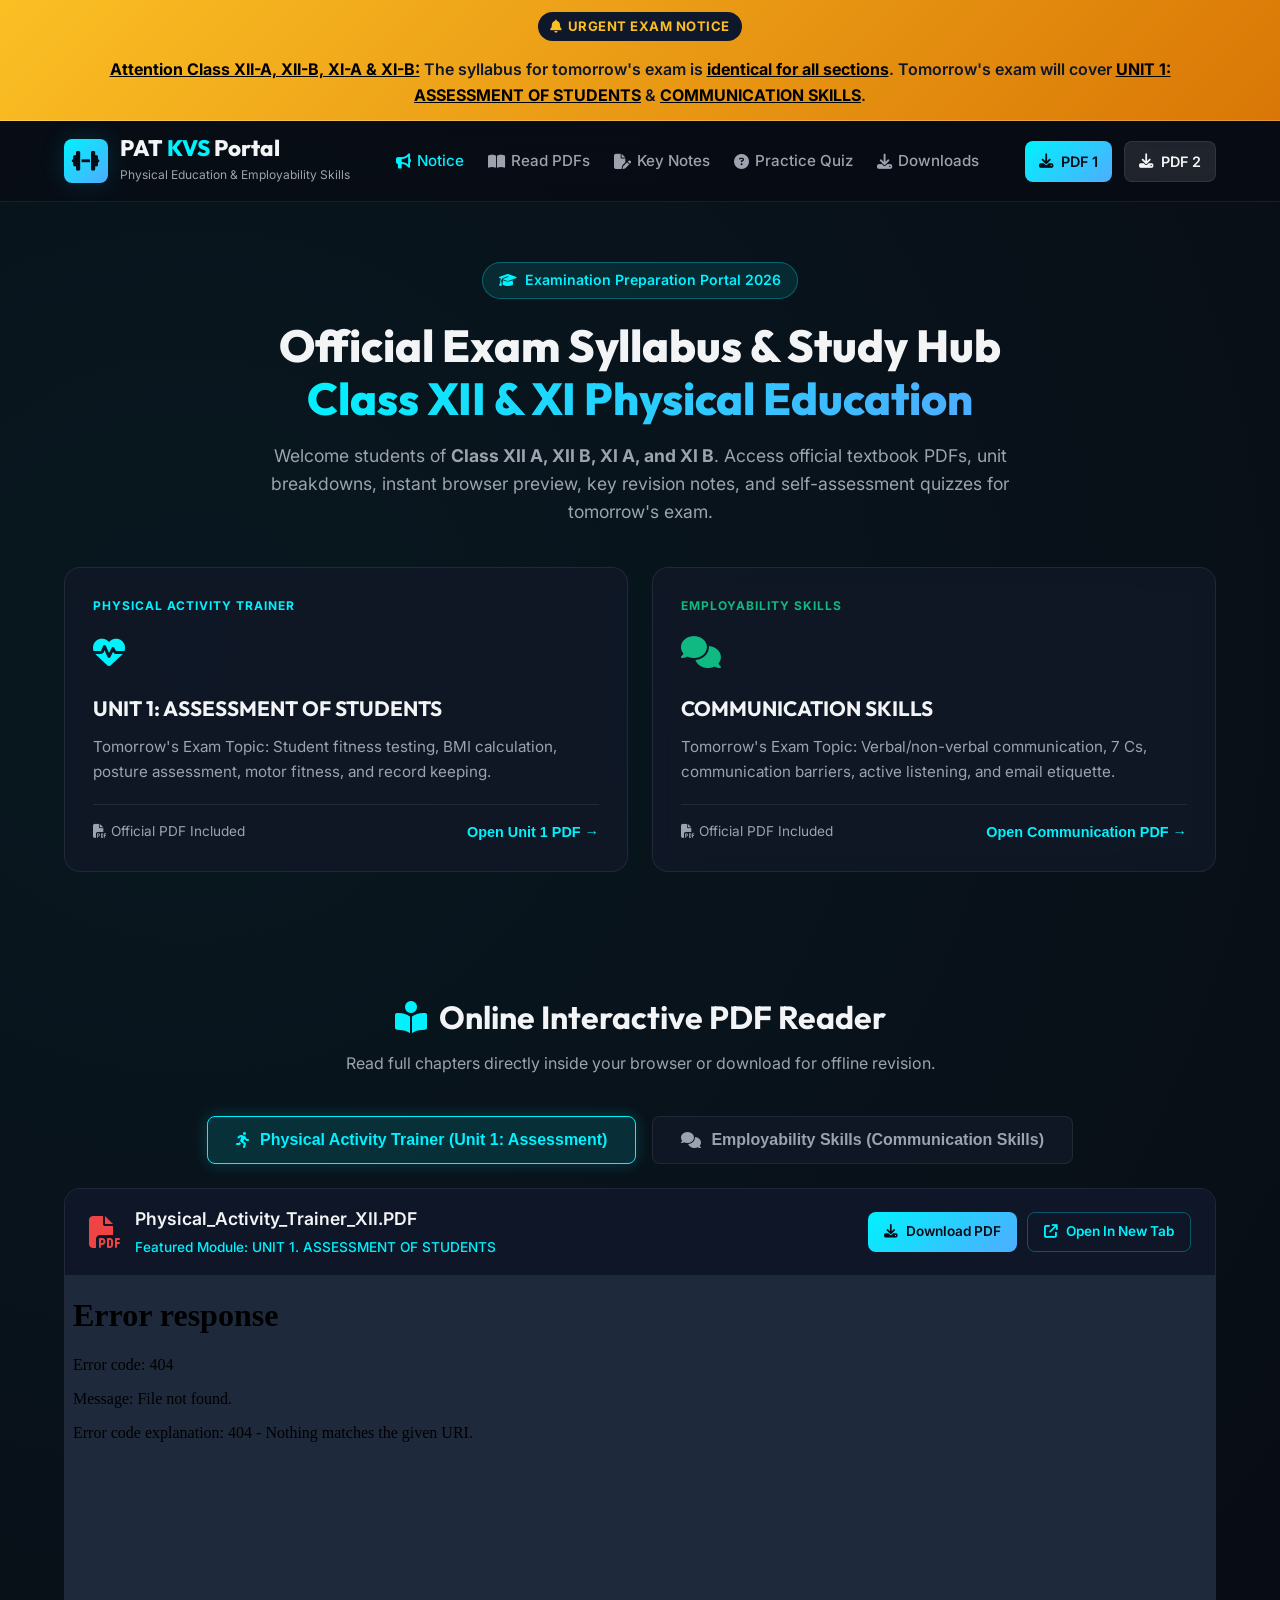
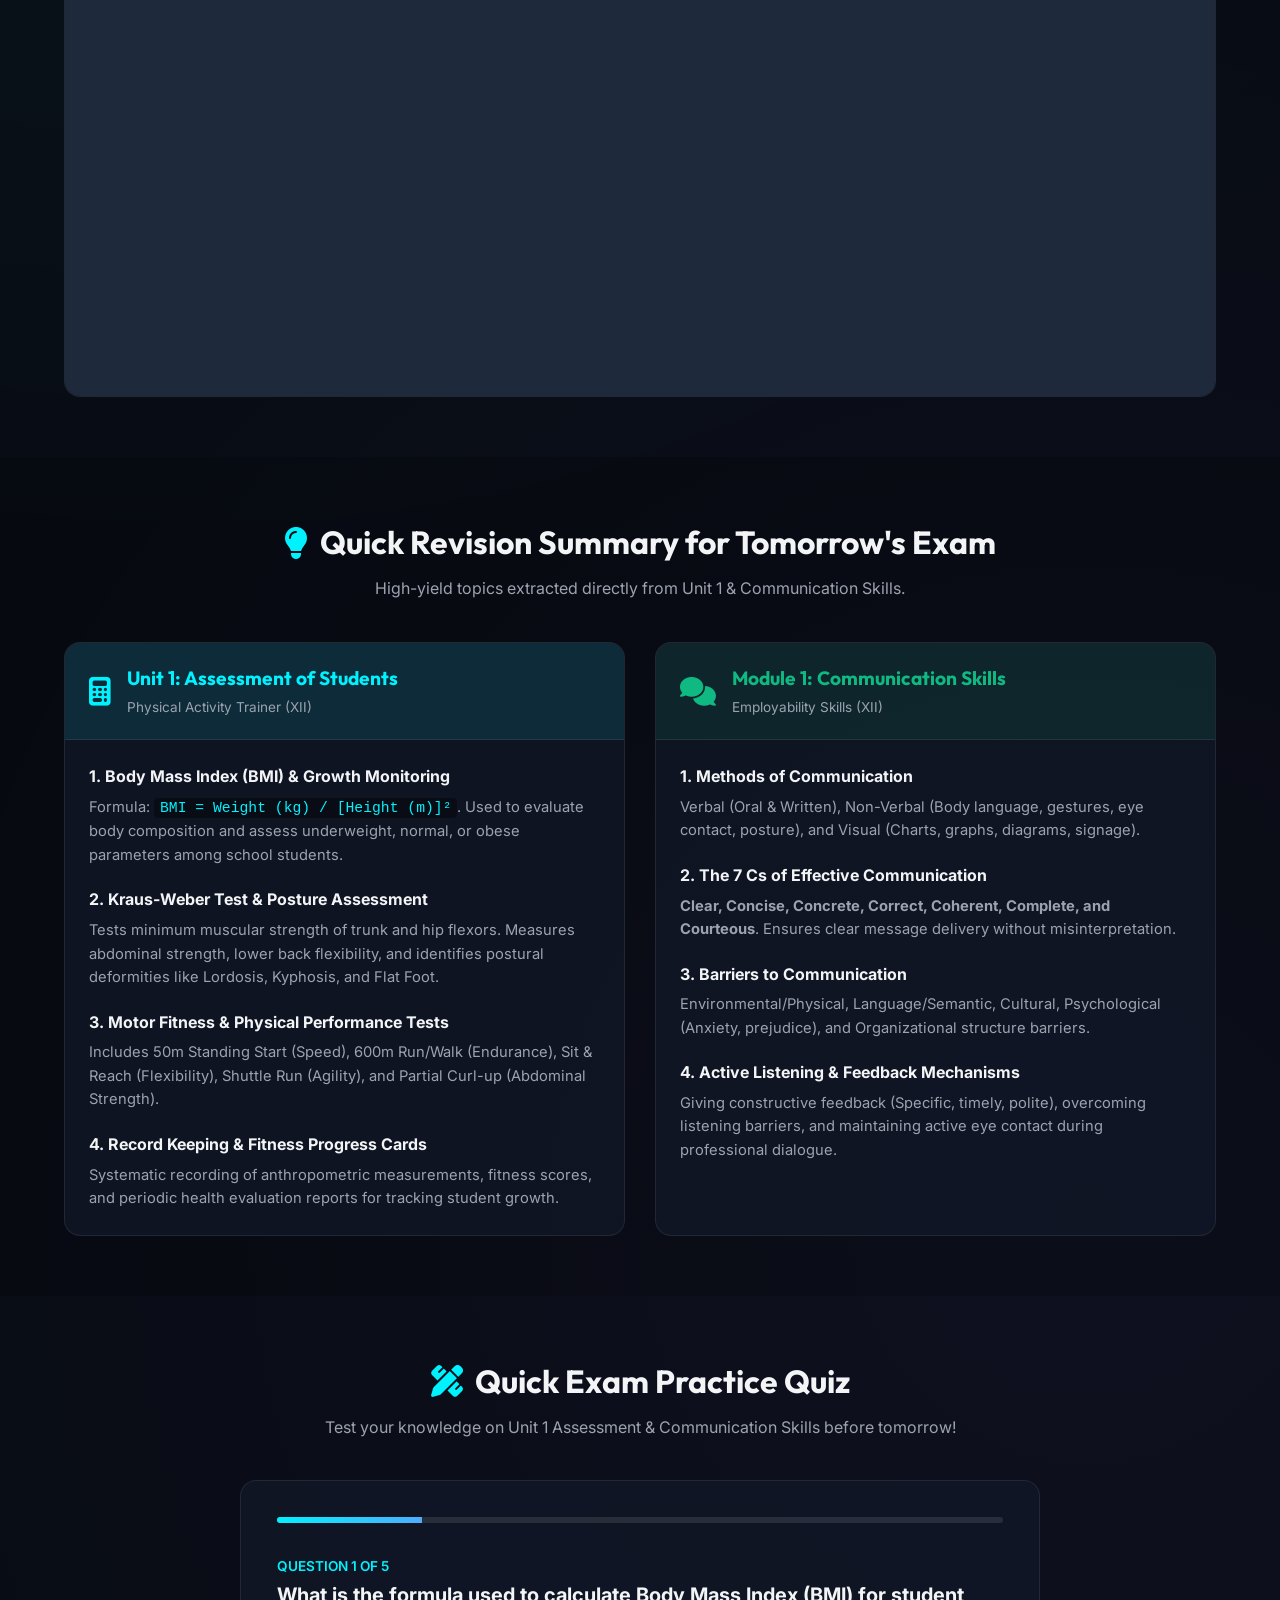
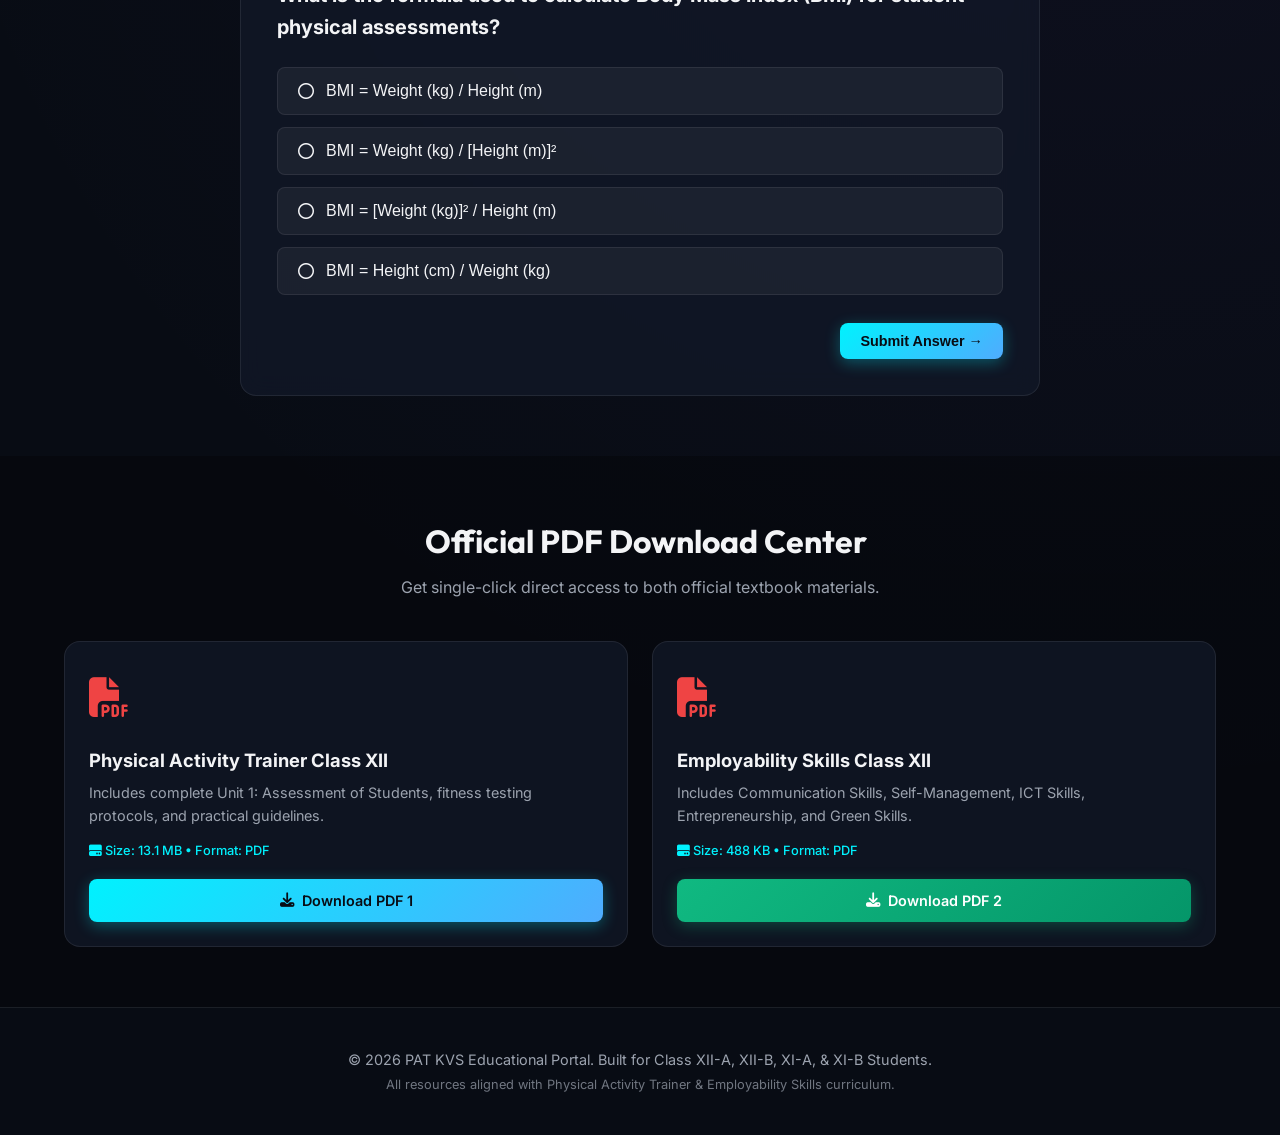
==== index.html @ ed6fe000 "Initial commit: Physical Education & Employability Skills Portal with PDF viewing and exam notices" ====
<!DOCTYPE html>
<html lang="en">
<head>
    <meta charset="UTF-8">
    <meta name="viewport" content="width=device-width, initial-scale=1.0">
    <title>KVS Physical Education & Employability Skills Portal | Class XI & XII Exam Syllabus</title>
    <meta name="description" content="Official Study Portal for Physical Activity Trainer (Unit 1: Assessment of Students) and Employability Skills (Communication Skills) for Class XII-A, XII-B, XI-A, XI-B.">
    <!-- Google Fonts -->
    <link rel="preconnect" href="https://fonts.googleapis.com">
    <link rel="preconnect" href="https://fonts.gstatic.com" crossorigin>
    <link href="https://fonts.googleapis.com/css2?family=Inter:wght@300;400;500;600;700&family=Outfit:wght@500;600;700;800&display=swap" rel="stylesheet">
    <!-- Font Awesome Icons -->
    <link rel="stylesheet" href="https://cdnjs.cloudflare.com/ajax/libs/font-awesome/6.4.0/css/all.min.css">
    <link rel="stylesheet" href="style.css">
</head>
<body>
    <!-- Top Announcement Bar -->
    <div class="announcement-bar" id="announcement-banner">
        <div class="container announcement-content">
            <span class="pulse-badge"><i class="fa-solid fa-bell"></i> URGENT EXAM NOTICE</span>
            <p class="announcement-text">
                <strong>Attention Class XII-A, XII-B, XI-A & XI-B:</strong> The syllabus for tomorrow's exam is <strong>identical for all sections</strong>. 
                Tomorrow's exam will cover <strong>UNIT 1: ASSESSMENT OF STUDENTS</strong> & <strong>COMMUNICATION SKILLS</strong>.
            </p>
        </div>
    </div>

    <!-- Navigation Header -->
    <header class="navbar">
        <div class="container navbar-container">
            <div class="logo-group">
                <div class="logo-icon">
                    <i class="fa-solid fa-dumbbell"></i>
                </div>
                <div class="logo-text">
                    <h1>PAT <span>KVS</span> Portal</h1>
                    <span class="sub-logo">Physical Education & Employability Skills</span>
                </div>
            </div>

            <nav class="nav-links">
                <a href="#notice" class="nav-item active"><i class="fa-solid fa-bullhorn"></i> Notice</a>
                <a href="#viewer" class="nav-item"><i class="fa-solid fa-book-open"></i> Read PDFs</a>
                <a href="#study-notes" class="nav-item"><i class="fa-solid fa-file-pen"></i> Key Notes</a>
                <a href="#quiz" class="nav-item"><i class="fa-solid fa-circle-question"></i> Practice Quiz</a>
                <a href="#downloads" class="nav-item"><i class="fa-solid fa-download"></i> Downloads</a>
            </nav>

            <div class="action-buttons">
                <a href="public/pdfs/Physical_Activity_Trainer_XII.pdf" download class="btn btn-primary-sm">
                    <i class="fa-solid fa-download"></i> PDF 1
                </a>
                <a href="public/pdfs/Employability_Skills_XII.pdf" download class="btn btn-secondary-sm">
                    <i class="fa-solid fa-download"></i> PDF 2
                </a>
            </div>
        </div>
    </header>

    <!-- Main Content -->
    <main>
        <!-- Hero Section -->
        <section class="hero" id="notice">
            <div class="container hero-container">
                <div class="hero-badge">
                    <i class="fa-solid fa-graduation-cap"></i> Examination Preparation Portal 2026
                </div>
                <h1 class="hero-title">
                    Official Exam Syllabus & Study Hub<br>
                    <span class="text-gradient">Class XII & XI Physical Education</span>
                </h1>
                <p class="hero-description">
                    Welcome students of <strong>Class XII A, XII B, XI A, and XI B</strong>. Access official textbook PDFs, unit breakdowns, instant browser preview, key revision notes, and self-assessment quizzes for tomorrow's exam.
                </p>

                <!-- High Priority Syllabus Cards -->
                <div class="syllabus-alert-grid">
                    <div class="alert-card card-pat">
                        <div class="card-tag">Physical Activity Trainer</div>
                        <div class="card-icon"><i class="fa-solid fa-heart-pulse"></i></div>
                        <h3>UNIT 1: ASSESSMENT OF STUDENTS</h3>
                        <p>Tomorrow's Exam Topic: Student fitness testing, BMI calculation, posture assessment, motor fitness, and record keeping.</p>
                        <div class="card-meta">
                            <span><i class="fa-solid fa-file-pdf"></i> Official PDF Included</span>
                            <button onclick="switchTab('pat')" class="link-btn">Open Unit 1 PDF &rarr;</button>
                        </div>
                    </div>

                    <div class="alert-card card-es">
                        <div class="card-tag">Employability Skills</div>
                        <div class="card-icon"><i class="fa-solid fa-comments"></i></div>
                        <h3>COMMUNICATION SKILLS</h3>
                        <p>Tomorrow's Exam Topic: Verbal/non-verbal communication, 7 Cs, communication barriers, active listening, and email etiquette.</p>
                        <div class="card-meta">
                            <span><i class="fa-solid fa-file-pdf"></i> Official PDF Included</span>
                            <button onclick="switchTab('es')" class="link-btn">Open Communication PDF &rarr;</button>
                        </div>
                    </div>
                </div>
            </div>
        </section>

        <!-- Interactive PDF Reader Section -->
        <section class="viewer-section" id="viewer">
            <div class="container">
                <div class="section-header">
                    <h2><i class="fa-solid fa-book-reader"></i> Online Interactive PDF Reader</h2>
                    <p>Read full chapters directly inside your browser or download for offline revision.</p>
                </div>

                <!-- Tab Controls -->
                <div class="tab-controls">
                    <button class="tab-btn active" id="tab-pat" onclick="switchTab('pat')">
                        <i class="fa-solid fa-person-running"></i>
                        <span>Physical Activity Trainer (Unit 1: Assessment)</span>
                    </button>
                    <button class="tab-btn" id="tab-es" onclick="switchTab('es')">
                        <i class="fa-solid fa-comments"></i>
                        <span>Employability Skills (Communication Skills)</span>
                    </button>
                </div>

                <!-- PDF Viewer Display Card -->
                <div class="pdf-card">
                    <div class="pdf-toolbar">
                        <div class="pdf-info">
                            <i class="fa-solid fa-file-pdf pdf-icon"></i>
                            <div>
                                <h4 id="pdf-title">Physical_Activity_Trainer_XII.PDF</h4>
                                <span class="pdf-subtitle" id="pdf-subtitle">Featured Module: UNIT 1. ASSESSMENT OF STUDENTS</span>
                            </div>
                        </div>
                        <div class="pdf-actions">
                            <a id="pdf-download-link" href="public/pdfs/Physical_Activity_Trainer_XII.pdf" download class="btn btn-action">
                                <i class="fa-solid fa-download"></i> Download PDF
                            </a>
                            <a id="pdf-open-link" href="public/pdfs/Physical_Activity_Trainer_XII.pdf" target="_blank" class="btn btn-action-outline">
                                <i class="fa-solid fa-arrow-up-right-from-square"></i> Open In New Tab
                            </a>
                        </div>
                    </div>

                    <!-- PDF Frame -->
                    <div class="pdf-frame-container">
                        <iframe id="pdf-frame" src="public/pdfs/Physical_Activity_Trainer_XII.pdf#toolbar=1" title="Syllabus PDF Viewer"></iframe>
                        <div class="pdf-fallback" id="pdf-fallback">
                            <p>If the PDF viewer does not load automatically on your mobile device, click below to open or download:</p>
                            <a id="pdf-fallback-link" href="public/pdfs/Physical_Activity_Trainer_XII.pdf" target="_blank" class="btn btn-primary">
                                <i class="fa-solid fa-file-pdf"></i> Open PDF Directly
                            </a>
                        </div>
                    </div>
                </div>
            </div>
        </section>

        <!-- Key Study Notes & Syllabus Summary -->
        <section class="notes-section" id="study-notes">
            <div class="container">
                <div class="section-header">
                    <h2><i class="fa-solid fa-lightbulb"></i> Quick Revision Summary for Tomorrow's Exam</h2>
                    <p>High-yield topics extracted directly from Unit 1 & Communication Skills.</p>
                </div>

                <div class="notes-grid">
                    <!-- Physical Activity Trainer Notes -->
                    <div class="note-card">
                        <div class="note-header pat-theme">
                            <i class="fa-solid fa-calculator"></i>
                            <div>
                                <h3>Unit 1: Assessment of Students</h3>
                                <span>Physical Activity Trainer (XII)</span>
                            </div>
                        </div>
                        <div class="note-body">
                            <div class="topic-item">
                                <h4>1. Body Mass Index (BMI) & Growth Monitoring</h4>
                                <p>Formula: <code>BMI = Weight (kg) / [Height (m)]²</code>. Used to evaluate body composition and assess underweight, normal, or obese parameters among school students.</p>
                            </div>
                            <div class="topic-item">
                                <h4>2. Kraus-Weber Test & Posture Assessment</h4>
                                <p>Tests minimum muscular strength of trunk and hip flexors. Measures abdominal strength, lower back flexibility, and identifies postural deformities like Lordosis, Kyphosis, and Flat Foot.</p>
                            </div>
                            <div class="topic-item">
                                <h4>3. Motor Fitness & Physical Performance Tests</h4>
                                <p>Includes 50m Standing Start (Speed), 600m Run/Walk (Endurance), Sit & Reach (Flexibility), Shuttle Run (Agility), and Partial Curl-up (Abdominal Strength).</p>
                            </div>
                            <div class="topic-item">
                                <h4>4. Record Keeping & Fitness Progress Cards</h4>
                                <p>Systematic recording of anthropometric measurements, fitness scores, and periodic health evaluation reports for tracking student growth.</p>
                            </div>
                        </div>
                    </div>

                    <!-- Employability Skills Notes -->
                    <div class="note-card">
                        <div class="note-header es-theme">
                            <i class="fa-solid fa-comments"></i>
                            <div>
                                <h3>Module 1: Communication Skills</h3>
                                <span>Employability Skills (XII)</span>
                            </div>
                        </div>
                        <div class="note-body">
                            <div class="topic-item">
                                <h4>1. Methods of Communication</h4>
                                <p>Verbal (Oral & Written), Non-Verbal (Body language, gestures, eye contact, posture), and Visual (Charts, graphs, diagrams, signage).</p>
                            </div>
                            <div class="topic-item">
                                <h4>2. The 7 Cs of Effective Communication</h4>
                                <p><strong>Clear, Concise, Concrete, Correct, Coherent, Complete, and Courteous</strong>. Ensures clear message delivery without misinterpretation.</p>
                            </div>
                            <div class="topic-item">
                                <h4>3. Barriers to Communication</h4>
                                <p>Environmental/Physical, Language/Semantic, Cultural, Psychological (Anxiety, prejudice), and Organizational structure barriers.</p>
                            </div>
                            <div class="topic-item">
                                <h4>4. Active Listening & Feedback Mechanisms</h4>
                                <p>Giving constructive feedback (Specific, timely, polite), overcoming listening barriers, and maintaining active eye contact during professional dialogue.</p>
                            </div>
                        </div>
                    </div>
                </div>
            </div>
        </section>

        <!-- Interactive Self-Assessment Quiz -->
        <section class="quiz-section" id="quiz">
            <div class="container">
                <div class="section-header">
                    <h2><i class="fa-solid fa-pen-ruler"></i> Quick Exam Practice Quiz</h2>
                    <p>Test your knowledge on Unit 1 Assessment & Communication Skills before tomorrow!</p>
                </div>

                <div class="quiz-card">
                    <div class="quiz-progress">
                        <div class="progress-bar" id="quiz-progress-bar"></div>
                    </div>
                    <div id="quiz-container">
                        <!-- Questions dynamically loaded via app.js -->
                    </div>
                </div>
            </div>
        </section>

        <!-- Download Center -->
        <section class="downloads-section" id="downloads">
            <div class="container">
                <div class="section-header">
                    <h2><i class="fa-solid fa-folder-arrow-down"></i> Official PDF Download Center</h2>
                    <p>Get single-click direct access to both official textbook materials.</p>
                </div>

                <div class="download-grid">
                    <div class="download-card">
                        <div class="dl-icon"><i class="fa-solid fa-file-pdf"></i></div>
                        <div class="dl-details">
                            <h3>Physical Activity Trainer Class XII</h3>
                            <p>Includes complete Unit 1: Assessment of Students, fitness testing protocols, and practical guidelines.</p>
                            <span class="dl-size"><i class="fa-solid fa-hard-drive"></i> Size: 13.1 MB &bull; Format: PDF</span>
                        </div>
                        <a href="public/pdfs/Physical_Activity_Trainer_XII.pdf" download class="btn btn-primary">
                            <i class="fa-solid fa-download"></i> Download PDF 1
                        </a>
                    </div>

                    <div class="download-card">
                        <div class="dl-icon"><i class="fa-solid fa-file-pdf"></i></div>
                        <div class="dl-details">
                            <h3>Employability Skills Class XII</h3>
                            <p>Includes Communication Skills, Self-Management, ICT Skills, Entrepreneurship, and Green Skills.</p>
                            <span class="dl-size"><i class="fa-solid fa-hard-drive"></i> Size: 488 KB &bull; Format: PDF</span>
                        </div>
                        <a href="public/pdfs/Employability_Skills_XII.pdf" download class="btn btn-secondary">
                            <i class="fa-solid fa-download"></i> Download PDF 2
                        </a>
                    </div>
                </div>
            </div>
        </section>
    </main>

    <!-- Footer -->
    <footer class="footer">
        <div class="container footer-content">
            <p>&copy; 2026 PAT KVS Educational Portal. Built for Class XII-A, XII-B, XI-A, & XI-B Students.</p>
            <p class="footer-sub">All resources aligned with Physical Activity Trainer & Employability Skills curriculum.</p>
        </div>
    </footer>

    <script src="app.js"></script>
</body>
</html>
---- style.css ----
:root {
    --bg-dark: #080c14;
    --bg-card: rgba(18, 25, 41, 0.75);
    --bg-card-hover: rgba(28, 38, 61, 0.85);
    --primary: #00f2fe;
    --primary-gradient: linear-gradient(135deg, #00f2fe 0%, #4facfe 100%);
    --secondary: #10b981;
    --secondary-gradient: linear-gradient(135deg, #10b981 0%, #059669 100%);
    --accent: #8b5cf6;
    --accent-gradient: linear-gradient(135deg, #a855f7 0%, #6366f1 100%);
    --warning: #f59e0b;
    --warning-gradient: linear-gradient(135deg, #fbbf24 0%, #d97706 100%);
    --text-main: #f3f4f6;
    --text-muted: #9ca3af;
    --border-color: rgba(255, 255, 255, 0.08);
    --border-glow: rgba(0, 242, 254, 0.3);
    --radius-sm: 8px;
    --radius-md: 16px;
    --radius-lg: 24px;
    --shadow-glow: 0 0 25px rgba(0, 242, 254, 0.15);
    --font-heading: 'Outfit', sans-serif;
    --font-body: 'Inter', sans-serif;
}

* {
    margin: 0;
    padding: 0;
    box-sizing: border-box;
    scroll-behavior: smooth;
}

body {
    background-color: var(--bg-dark);
    color: var(--text-main);
    font-family: var(--font-body);
    line-height: 1.6;
    overflow-x: hidden;
    background-image: 
        radial-gradient(circle at 15% 15%, rgba(0, 242, 254, 0.05) 0%, transparent 40%),
        radial-gradient(circle at 85% 65%, rgba(139, 92, 246, 0.05) 0%, transparent 40%);
}

.container {
    max-width: 1200px;
    margin: 0 auto;
    padding: 0 24px;
}

/* Announcement Bar */
.announcement-bar {
    background: var(--warning-gradient);
    color: #0f172a;
    padding: 12px 0;
    font-weight: 600;
    border-bottom: 1px solid rgba(255, 255, 255, 0.2);
}

.announcement-content {
    display: flex;
    align-items: center;
    gap: 16px;
    justify-content: center;
    flex-wrap: wrap;
    text-align: center;
}

.pulse-badge {
    background: #0f172a;
    color: #fbbf24;
    padding: 4px 12px;
    border-radius: 20px;
    font-size: 0.82rem;
    font-weight: 700;
    letter-spacing: 0.5px;
    display: flex;
    align-items: center;
    gap: 6px;
    animation: pulse 2s infinite;
}

@keyframes pulse {
    0% { transform: scale(1); box-shadow: 0 0 0 0 rgba(251, 191, 36, 0.4); }
    70% { transform: scale(1.03); box-shadow: 0 0 0 10px rgba(251, 191, 36, 0); }
    100% { transform: scale(1); box-shadow: 0 0 0 0 rgba(251, 191, 36, 0); }
}

.announcement-text strong {
    color: #000;
    text-decoration: underline;
}

/* Navbar */
.navbar {
    background: rgba(8, 12, 20, 0.85);
    backdrop-filter: blur(16px);
    position: sticky;
    top: 0;
    z-index: 100;
    border-bottom: 1px solid var(--border-color);
}

.navbar-container {
    display: flex;
    justify-content: space-between;
    align-items: center;
    height: 80px;
}

.logo-group {
    display: flex;
    align-items: center;
    gap: 12px;
}

.logo-icon {
    width: 44px;
    height: 44px;
    background: var(--primary-gradient);
    border-radius: var(--radius-sm);
    display: flex;
    align-items: center;
    justify-content: center;
    color: #080c14;
    font-size: 1.4rem;
    box-shadow: var(--shadow-glow);
}

.logo-text h1 {
    font-family: var(--font-heading);
    font-size: 1.4rem;
    font-weight: 800;
    line-height: 1.1;
}

.logo-text h1 span {
    color: var(--primary);
}

.sub-logo {
    font-size: 0.75rem;
    color: var(--text-muted);
}

.nav-links {
    display: flex;
    gap: 24px;
}

.nav-item {
    color: var(--text-muted);
    text-decoration: none;
    font-weight: 500;
    font-size: 0.95rem;
    transition: all 0.3s ease;
    display: flex;
    align-items: center;
    gap: 6px;
}

.nav-item:hover, .nav-item.active {
    color: var(--primary);
}

.action-buttons {
    display: flex;
    gap: 12px;
}

.btn {
    display: inline-flex;
    align-items: center;
    justify-content: center;
    gap: 8px;
    padding: 10px 20px;
    border-radius: var(--radius-sm);
    font-weight: 600;
    font-size: 0.9rem;
    text-decoration: none;
    cursor: pointer;
    transition: all 0.3s ease;
    border: none;
}

.btn-primary-sm {
    background: var(--primary-gradient);
    color: #080c14;
    padding: 8px 14px;
}

.btn-secondary-sm {
    background: rgba(255, 255, 255, 0.1);
    color: var(--text-main);
    border: 1px solid var(--border-color);
    padding: 8px 14px;
}

.btn-primary-sm:hover, .btn-secondary-sm:hover {
    transform: translateY(-2px);
}

/* Buttons */
.btn-primary {
    background: var(--primary-gradient);
    color: #080c14;
    box-shadow: 0 4px 15px rgba(0, 242, 254, 0.3);
}

.btn-primary:hover {
    transform: translateY(-2px);
    box-shadow: 0 6px 20px rgba(0, 242, 254, 0.5);
}

.btn-secondary {
    background: var(--secondary-gradient);
    color: #ffffff;
    box-shadow: 0 4px 15px rgba(16, 185, 129, 0.3);
}

.btn-secondary:hover {
    transform: translateY(-2px);
    box-shadow: 0 6px 20px rgba(16, 185, 129, 0.5);
}

.btn-action {
    background: var(--primary-gradient);
    color: #080c14;
    padding: 8px 16px;
    font-size: 0.85rem;
}

.btn-action-outline {
    background: transparent;
    border: 1px solid var(--border-glow);
    color: var(--primary);
    padding: 8px 16px;
    font-size: 0.85rem;
}

.btn-action-outline:hover {
    background: rgba(0, 242, 254, 0.1);
}

/* Hero Section */
.hero {
    padding: 60px 0;
    text-align: center;
}

.hero-badge {
    display: inline-flex;
    align-items: center;
    gap: 8px;
    background: rgba(0, 242, 254, 0.1);
    border: 1px solid var(--border-glow);
    color: var(--primary);
    padding: 6px 16px;
    border-radius: 30px;
    font-size: 0.88rem;
    font-weight: 600;
    margin-bottom: 20px;
}

.hero-title {
    font-family: var(--font-heading);
    font-size: 2.8rem;
    font-weight: 800;
    line-height: 1.2;
    margin-bottom: 16px;
}

.text-gradient {
    background: var(--primary-gradient);
    -webkit-background-clip: text;
    -webkit-text-fill-color: transparent;
}

.hero-description {
    max-width: 780px;
    margin: 0 auto 40px auto;
    color: var(--text-muted);
    font-size: 1.1rem;
}

.syllabus-alert-grid {
    display: grid;
    grid-template-columns: repeat(auto-fit, minmax(320px, 1fr));
    gap: 24px;
    margin-top: 30px;
}

.alert-card {
    background: var(--bg-card);
    border: 1px solid var(--border-color);
    border-radius: var(--radius-md);
    padding: 28px;
    text-align: left;
    position: relative;
    backdrop-filter: blur(12px);
    transition: all 0.3s ease;
}

.alert-card:hover {
    transform: translateY(-4px);
    border-color: var(--border-glow);
    box-shadow: var(--shadow-glow);
}

.card-tag {
    font-size: 0.75rem;
    text-transform: uppercase;
    font-weight: 700;
    letter-spacing: 1px;
    color: var(--primary);
    margin-bottom: 12px;
}

.card-icon {
    font-size: 2rem;
    margin-bottom: 14px;
    color: var(--primary);
}

.card-es .card-tag, .card-es .card-icon {
    color: var(--secondary);
}

.alert-card h3 {
    font-family: var(--font-heading);
    font-size: 1.3rem;
    margin-bottom: 10px;
}

.alert-card p {
    color: var(--text-muted);
    font-size: 0.95rem;
    margin-bottom: 20px;
}

.card-meta {
    display: flex;
    justify-content: space-between;
    align-items: center;
    border-top: 1px solid var(--border-color);
    padding-top: 16px;
    font-size: 0.85rem;
    color: var(--text-muted);
}

.link-btn {
    background: none;
    border: none;
    color: var(--primary);
    font-weight: 600;
    cursor: pointer;
    font-size: 0.9rem;
    transition: transform 0.2s ease;
}

.link-btn:hover {
    transform: translateX(4px);
}

/* Sections */
.section-header {
    text-align: center;
    margin-bottom: 40px;
}

.section-header h2 {
    font-family: var(--font-heading);
    font-size: 2rem;
    font-weight: 700;
    margin-bottom: 8px;
    display: flex;
    align-items: center;
    justify-content: center;
    gap: 12px;
}

.section-header h2 i {
    color: var(--primary);
}

.section-header p {
    color: var(--text-muted);
}

/* Viewer Section */
.viewer-section {
    padding: 60px 0;
}

.tab-controls {
    display: flex;
    justify-content: center;
    gap: 16px;
    margin-bottom: 24px;
    flex-wrap: wrap;
}

.tab-btn {
    background: var(--bg-card);
    border: 1px solid var(--border-color);
    color: var(--text-muted);
    padding: 14px 28px;
    border-radius: var(--radius-sm);
    font-size: 1rem;
    font-weight: 600;
    cursor: pointer;
    display: flex;
    align-items: center;
    gap: 10px;
    transition: all 0.3s ease;
}

.tab-btn:hover {
    background: var(--bg-card-hover);
    color: var(--text-main);
}

.tab-btn.active {
    background: rgba(0, 242, 254, 0.12);
    border-color: var(--primary);
    color: var(--primary);
    box-shadow: 0 0 15px rgba(0, 242, 254, 0.2);
}

.pdf-card {
    background: var(--bg-card);
    border: 1px solid var(--border-color);
    border-radius: var(--radius-md);
    overflow: hidden;
    backdrop-filter: blur(16px);
}

.pdf-toolbar {
    background: rgba(15, 23, 42, 0.9);
    padding: 16px 24px;
    display: flex;
    justify-content: space-between;
    align-items: center;
    border-bottom: 1px solid var(--border-color);
    flex-wrap: wrap;
    gap: 16px;
}

.pdf-info {
    display: flex;
    align-items: center;
    gap: 14px;
}

.pdf-icon {
    font-size: 2rem;
    color: #ef4444;
}

.pdf-info h4 {
    font-size: 1.1rem;
    font-weight: 600;
}

.pdf-subtitle {
    font-size: 0.85rem;
    color: var(--primary);
    font-weight: 500;
}

.pdf-actions {
    display: flex;
    gap: 10px;
}

.pdf-frame-container {
    height: 720px;
    position: relative;
    background: #1e293b;
}

.pdf-frame-container iframe {
    width: 100%;
    height: 100%;
    border: none;
}

.pdf-fallback {
    display: none;
    position: absolute;
    top: 50%;
    left: 50%;
    transform: translate(-50%, -50%);
    text-align: center;
    background: rgba(15, 23, 42, 0.95);
    padding: 30px;
    border-radius: var(--radius-md);
    border: 1px solid var(--border-color);
}

/* Notes Section */
.notes-section {
    padding: 60px 0;
    background: rgba(0, 0, 0, 0.2);
}

.notes-grid {
    display: grid;
    grid-template-columns: repeat(auto-fit, minmax(450px, 1fr));
    gap: 30px;
}

@media (max-width: 768px) {
    .notes-grid {
        grid-template-columns: 1fr;
    }
}

.note-card {
    background: var(--bg-card);
    border: 1px solid var(--border-color);
    border-radius: var(--radius-md);
    overflow: hidden;
}

.note-header {
    padding: 20px 24px;
    display: flex;
    align-items: center;
    gap: 16px;
    border-bottom: 1px solid var(--border-color);
}

.note-header.pat-theme {
    background: rgba(0, 242, 254, 0.1);
    color: var(--primary);
}

.note-header.es-theme {
    background: rgba(16, 185, 129, 0.1);
    color: var(--secondary);
}

.note-header i {
    font-size: 1.8rem;
}

.note-header h3 {
    font-size: 1.2rem;
    font-family: var(--font-heading);
}

.note-header span {
    font-size: 0.85rem;
    color: var(--text-muted);
}

.note-body {
    padding: 24px;
    display: flex;
    flex-direction: column;
    gap: 20px;
}

.topic-item h4 {
    color: var(--text-main);
    font-size: 1rem;
    margin-bottom: 6px;
}

.topic-item p {
    color: var(--text-muted);
    font-size: 0.92rem;
}

.topic-item code {
    background: rgba(0, 0, 0, 0.4);
    color: var(--primary);
    padding: 2px 6px;
    border-radius: 4px;
    font-family: monospace;
}

/* Quiz Section */
.quiz-section {
    padding: 60px 0;
}

.quiz-card {
    background: var(--bg-card);
    border: 1px solid var(--border-color);
    border-radius: var(--radius-md);
    padding: 36px;
    max-width: 800px;
    margin: 0 auto;
    backdrop-filter: blur(12px);
}

.quiz-progress {
    height: 6px;
    background: rgba(255, 255, 255, 0.1);
    border-radius: 3px;
    margin-bottom: 30px;
    overflow: hidden;
}

.progress-bar {
    height: 100%;
    width: 20%;
    background: var(--primary-gradient);
    transition: width 0.3s ease;
}

.quiz-question-box h3 {
    font-size: 1.25rem;
    margin-bottom: 24px;
}

.quiz-options {
    display: flex;
    flex-direction: column;
    gap: 12px;
    margin-bottom: 28px;
}

.option-btn {
    background: rgba(255, 255, 255, 0.05);
    border: 1px solid var(--border-color);
    color: var(--text-main);
    padding: 14px 20px;
    border-radius: var(--radius-sm);
    text-align: left;
    font-size: 1rem;
    cursor: pointer;
    transition: all 0.2s ease;
    display: flex;
    align-items: center;
    gap: 12px;
}

.option-btn:hover {
    background: rgba(255, 255, 255, 0.1);
    border-color: var(--primary);
}

.option-btn.selected {
    background: rgba(0, 242, 254, 0.15);
    border-color: var(--primary);
    color: var(--primary);
}

.option-btn.correct {
    background: rgba(16, 185, 129, 0.2);
    border-color: var(--secondary);
    color: #ffffff;
}

.option-btn.wrong {
    background: rgba(239, 68, 68, 0.2);
    border-color: #ef4444;
    color: #ffffff;
}

.quiz-footer {
    display: flex;
    justify-content: space-between;
    align-items: center;
}

.quiz-explanation {
    margin-top: 16px;
    padding: 14px;
    background: rgba(0, 242, 254, 0.08);
    border-left: 4px solid var(--primary);
    border-radius: 4px;
    font-size: 0.9rem;
    color: var(--text-main);
}

/* Downloads Section */
.downloads-section {
    padding: 60px 0;
    background: rgba(0, 0, 0, 0.3);
}

.download-grid {
    display: grid;
    grid-template-columns: repeat(auto-fit, minmax(350px, 1fr));
    gap: 24px;
}

.download-card {
    background: var(--bg-card);
    border: 1px solid var(--border-color);
    border-radius: var(--radius-md);
    padding: 24px;
    display: flex;
    flex-direction: column;
    gap: 16px;
}

.dl-icon {
    font-size: 2.5rem;
    color: #ef4444;
}

.dl-details h3 {
    font-size: 1.15rem;
    margin-bottom: 6px;
}

.dl-details p {
    font-size: 0.9rem;
    color: var(--text-muted);
    margin-bottom: 10px;
}

.dl-size {
    font-size: 0.8rem;
    color: var(--primary);
    font-weight: 500;
}

/* Footer */
.footer {
    padding: 40px 0;
    border-top: 1px solid var(--border-color);
    text-align: center;
    color: var(--text-muted);
    font-size: 0.9rem;
}

.footer-sub {
    font-size: 0.8rem;
    margin-top: 4px;
    opacity: 0.7;
}

/* Mobile Responsive */
@media (max-width: 900px) {
    .nav-links {
        display: none;
    }
    .hero-title {
        font-size: 2.1rem;
    }
    .pdf-frame-container {
        height: 500px;
    }
}
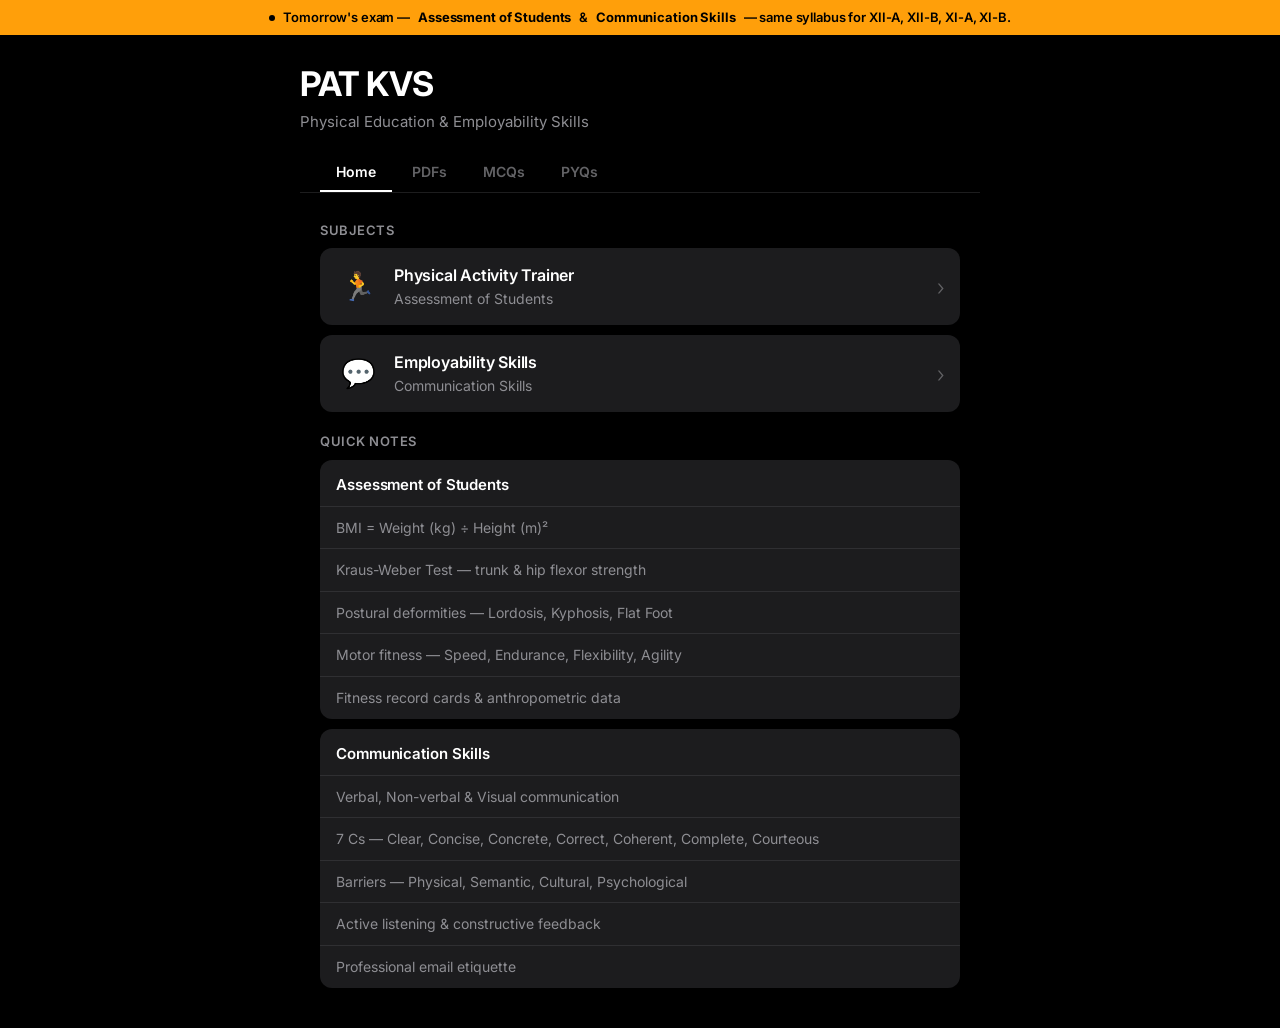
==== commit 58601ceb: "Redesign: iOS minimal dark theme, separate pages, MCQ and PYQ sections, removed bloat" ====
--- a/index.html
+++ b/index.html
@@ -2,291 +2,139 @@
 <html lang="en">
 <head>
     <meta charset="UTF-8">
-    <meta name="viewport" content="width=device-width, initial-scale=1.0">
-    <title>KVS Physical Education & Employability Skills Portal | Class XI & XII Exam Syllabus</title>
-    <meta name="description" content="Official Study Portal for Physical Activity Trainer (Unit 1: Assessment of Students) and Employability Skills (Communication Skills) for Class XII-A, XII-B, XI-A, XI-B.">
-    <!-- Google Fonts -->
+    <meta name="viewport" content="width=device-width, initial-scale=1.0, viewport-fit=cover">
+    <title>PAT KVS — Study Portal</title>
+    <meta name="description" content="Physical Education & Employability Skills study portal for KVS students.">
     <link rel="preconnect" href="https://fonts.googleapis.com">
     <link rel="preconnect" href="https://fonts.gstatic.com" crossorigin>
-    <link href="https://fonts.googleapis.com/css2?family=Inter:wght@300;400;500;600;700&family=Outfit:wght@500;600;700;800&display=swap" rel="stylesheet">
-    <!-- Font Awesome Icons -->
-    <link rel="stylesheet" href="https://cdnjs.cloudflare.com/ajax/libs/font-awesome/6.4.0/css/all.min.css">
+    <link href="https://fonts.googleapis.com/css2?family=Inter:wght@400;500;600;700&display=swap" rel="stylesheet">
     <link rel="stylesheet" href="style.css">
 </head>
 <body>
-    <!-- Top Announcement Bar -->
-    <div class="announcement-bar" id="announcement-banner">
-        <div class="container announcement-content">
-            <span class="pulse-badge"><i class="fa-solid fa-bell"></i> URGENT EXAM NOTICE</span>
-            <p class="announcement-text">
-                <strong>Attention Class XII-A, XII-B, XI-A & XI-B:</strong> The syllabus for tomorrow's exam is <strong>identical for all sections</strong>. 
-                Tomorrow's exam will cover <strong>UNIT 1: ASSESSMENT OF STUDENTS</strong> & <strong>COMMUNICATION SKILLS</strong>.
-            </p>
-        </div>
+
+    <!-- Notice Strip -->
+    <div class="notice-strip">
+        <span class="notice-dot"></span>
+        Tomorrow's exam — <strong>Assessment of Students</strong> &amp; <strong>Communication Skills</strong> — same syllabus for XII-A, XII-B, XI-A, XI-B.
     </div>
 
-    <!-- Navigation Header -->
-    <header class="navbar">
-        <div class="container navbar-container">
-            <div class="logo-group">
-                <div class="logo-icon">
-                    <i class="fa-solid fa-dumbbell"></i>
+    <!-- Header -->
+    <header class="header">
+        <div class="header-inner">
+            <div class="header-title">PAT KVS</div>
+            <div class="header-subtitle">Physical Education &amp; Employability Skills</div>
+        </div>
+    </header>
+
+    <!-- Tab Navigation -->
+    <nav class="tab-bar">
+        <button class="tab active" data-page="home">Home</button>
+        <button class="tab" data-page="pdfs">PDFs</button>
+        <button class="tab" data-page="mcq">MCQs</button>
+        <button class="tab" data-page="pyq">PYQs</button>
+    </nav>
+
+    <!-- Pages -->
+    <main class="main">
+
+        <!-- HOME PAGE -->
+        <section class="page active" id="page-home">
+            <div class="section-label">Subjects</div>
+            <div class="card-group">
+                <div class="card" onclick="document.querySelector('[data-page=pdfs]').click()">
+                    <div class="card-icon">🏃</div>
+                    <div class="card-body">
+                        <div class="card-title">Physical Activity Trainer</div>
+                        <div class="card-desc">Assessment of Students</div>
+                    </div>
+                    <div class="card-arrow">›</div>
                 </div>
-                <div class="logo-text">
-                    <h1>PAT <span>KVS</span> Portal</h1>
-                    <span class="sub-logo">Physical Education & Employability Skills</span>
+                <div class="card" onclick="document.querySelector('[data-page=pdfs]').click()">
+                    <div class="card-icon">💬</div>
+                    <div class="card-body">
+                        <div class="card-title">Employability Skills</div>
+                        <div class="card-desc">Communication Skills</div>
+                    </div>
+                    <div class="card-arrow">›</div>
                 </div>
             </div>
 
-            <nav class="nav-links">
-                <a href="#notice" class="nav-item active"><i class="fa-solid fa-bullhorn"></i> Notice</a>
-                <a href="#viewer" class="nav-item"><i class="fa-solid fa-book-open"></i> Read PDFs</a>
-                <a href="#study-notes" class="nav-item"><i class="fa-solid fa-file-pen"></i> Key Notes</a>
-                <a href="#quiz" class="nav-item"><i class="fa-solid fa-circle-question"></i> Practice Quiz</a>
-                <a href="#downloads" class="nav-item"><i class="fa-solid fa-download"></i> Downloads</a>
-            </nav>
+            <div class="section-label">Quick Notes</div>
+            <div class="card-group">
+                <div class="list-card">
+                    <div class="list-header">Assessment of Students</div>
+                    <div class="list-item">BMI = Weight (kg) ÷ Height (m)²</div>
+                    <div class="list-item">Kraus-Weber Test — trunk & hip flexor strength</div>
+                    <div class="list-item">Postural deformities — Lordosis, Kyphosis, Flat Foot</div>
+                    <div class="list-item">Motor fitness — Speed, Endurance, Flexibility, Agility</div>
+                    <div class="list-item">Fitness record cards & anthropometric data</div>
+                </div>
+                <div class="list-card">
+                    <div class="list-header">Communication Skills</div>
+                    <div class="list-item">Verbal, Non-verbal & Visual communication</div>
+                    <div class="list-item">7 Cs — Clear, Concise, Concrete, Correct, Coherent, Complete, Courteous</div>
+                    <div class="list-item">Barriers — Physical, Semantic, Cultural, Psychological</div>
+                    <div class="list-item">Active listening & constructive feedback</div>
+                    <div class="list-item">Professional email etiquette</div>
+                </div>
+            </div>
+        </section>
 
-            <div class="action-buttons">
-                <a href="public/pdfs/Physical_Activity_Trainer_XII.pdf" download class="btn btn-primary-sm">
-                    <i class="fa-solid fa-download"></i> PDF 1
-                </a>
-                <a href="public/pdfs/Employability_Skills_XII.pdf" download class="btn btn-secondary-sm">
-                    <i class="fa-solid fa-download"></i> PDF 2
-                </a>
-            </div>
-        </div>
-    </header>
-
-    <!-- Main Content -->
-    <main>
-        <!-- Hero Section -->
-        <section class="hero" id="notice">
-            <div class="container hero-container">
-                <div class="hero-badge">
-                    <i class="fa-solid fa-graduation-cap"></i> Examination Preparation Portal 2026
-                </div>
-                <h1 class="hero-title">
-                    Official Exam Syllabus & Study Hub<br>
-                    <span class="text-gradient">Class XII & XI Physical Education</span>
-                </h1>
-                <p class="hero-description">
-                    Welcome students of <strong>Class XII A, XII B, XI A, and XI B</strong>. Access official textbook PDFs, unit breakdowns, instant browser preview, key revision notes, and self-assessment quizzes for tomorrow's exam.
-                </p>
-
-                <!-- High Priority Syllabus Cards -->
-                <div class="syllabus-alert-grid">
-                    <div class="alert-card card-pat">
-                        <div class="card-tag">Physical Activity Trainer</div>
-                        <div class="card-icon"><i class="fa-solid fa-heart-pulse"></i></div>
-                        <h3>UNIT 1: ASSESSMENT OF STUDENTS</h3>
-                        <p>Tomorrow's Exam Topic: Student fitness testing, BMI calculation, posture assessment, motor fitness, and record keeping.</p>
-                        <div class="card-meta">
-                            <span><i class="fa-solid fa-file-pdf"></i> Official PDF Included</span>
-                            <button onclick="switchTab('pat')" class="link-btn">Open Unit 1 PDF &rarr;</button>
+        <!-- PDFs PAGE -->
+        <section class="page" id="page-pdfs">
+            <div class="section-label">Textbook PDFs</div>
+            <div class="card-group">
+                <div class="pdf-card">
+                    <div class="pdf-header">
+                        <div>
+                            <div class="pdf-name">Physical Activity Trainer</div>
+                            <div class="pdf-meta">Assessment of Students · 13.1 MB</div>
+                        </div>
+                        <div class="pdf-actions">
+                            <a href="pdfs/Physical_Activity_Trainer_XII.pdf" target="_blank" class="btn-sm">Open</a>
+                            <a href="pdfs/Physical_Activity_Trainer_XII.pdf" download class="btn-sm btn-filled">Download</a>
                         </div>
                     </div>
+                    <div class="pdf-viewer-wrap">
+                        <iframe src="pdfs/Physical_Activity_Trainer_XII.pdf" title="Physical Activity Trainer PDF"></iframe>
+                    </div>
+                </div>
 
-                    <div class="alert-card card-es">
-                        <div class="card-tag">Employability Skills</div>
-                        <div class="card-icon"><i class="fa-solid fa-comments"></i></div>
-                        <h3>COMMUNICATION SKILLS</h3>
-                        <p>Tomorrow's Exam Topic: Verbal/non-verbal communication, 7 Cs, communication barriers, active listening, and email etiquette.</p>
-                        <div class="card-meta">
-                            <span><i class="fa-solid fa-file-pdf"></i> Official PDF Included</span>
-                            <button onclick="switchTab('es')" class="link-btn">Open Communication PDF &rarr;</button>
+                <div class="pdf-card">
+                    <div class="pdf-header">
+                        <div>
+                            <div class="pdf-name">Employability Skills</div>
+                            <div class="pdf-meta">Communication Skills · 488 KB</div>
                         </div>
+                        <div class="pdf-actions">
+                            <a href="pdfs/Employability_Skills_XII.pdf" target="_blank" class="btn-sm">Open</a>
+                            <a href="pdfs/Employability_Skills_XII.pdf" download class="btn-sm btn-filled">Download</a>
+                        </div>
+                    </div>
+                    <div class="pdf-viewer-wrap">
+                        <iframe src="pdfs/Employability_Skills_XII.pdf" title="Employability Skills PDF"></iframe>
                     </div>
                 </div>
             </div>
         </section>
 
-        <!-- Interactive PDF Reader Section -->
-        <section class="viewer-section" id="viewer">
-            <div class="container">
-                <div class="section-header">
-                    <h2><i class="fa-solid fa-book-reader"></i> Online Interactive PDF Reader</h2>
-                    <p>Read full chapters directly inside your browser or download for offline revision.</p>
-                </div>
-
-                <!-- Tab Controls -->
-                <div class="tab-controls">
-                    <button class="tab-btn active" id="tab-pat" onclick="switchTab('pat')">
-                        <i class="fa-solid fa-person-running"></i>
-                        <span>Physical Activity Trainer (Unit 1: Assessment)</span>
-                    </button>
-                    <button class="tab-btn" id="tab-es" onclick="switchTab('es')">
-                        <i class="fa-solid fa-comments"></i>
-                        <span>Employability Skills (Communication Skills)</span>
-                    </button>
-                </div>
-
-                <!-- PDF Viewer Display Card -->
-                <div class="pdf-card">
-                    <div class="pdf-toolbar">
-                        <div class="pdf-info">
-                            <i class="fa-solid fa-file-pdf pdf-icon"></i>
-                            <div>
-                                <h4 id="pdf-title">Physical_Activity_Trainer_XII.PDF</h4>
-                                <span class="pdf-subtitle" id="pdf-subtitle">Featured Module: UNIT 1. ASSESSMENT OF STUDENTS</span>
-                            </div>
-                        </div>
-                        <div class="pdf-actions">
-                            <a id="pdf-download-link" href="public/pdfs/Physical_Activity_Trainer_XII.pdf" download class="btn btn-action">
-                                <i class="fa-solid fa-download"></i> Download PDF
-                            </a>
-                            <a id="pdf-open-link" href="public/pdfs/Physical_Activity_Trainer_XII.pdf" target="_blank" class="btn btn-action-outline">
-                                <i class="fa-solid fa-arrow-up-right-from-square"></i> Open In New Tab
-                            </a>
-                        </div>
-                    </div>
-
-                    <!-- PDF Frame -->
-                    <div class="pdf-frame-container">
-                        <iframe id="pdf-frame" src="public/pdfs/Physical_Activity_Trainer_XII.pdf#toolbar=1" title="Syllabus PDF Viewer"></iframe>
-                        <div class="pdf-fallback" id="pdf-fallback">
-                            <p>If the PDF viewer does not load automatically on your mobile device, click below to open or download:</p>
-                            <a id="pdf-fallback-link" href="public/pdfs/Physical_Activity_Trainer_XII.pdf" target="_blank" class="btn btn-primary">
-                                <i class="fa-solid fa-file-pdf"></i> Open PDF Directly
-                            </a>
-                        </div>
-                    </div>
-                </div>
+        <!-- MCQ PAGE -->
+        <section class="page" id="page-mcq">
+            <div class="section-label">Practice MCQs</div>
+            <div class="card-group">
+                <div class="quiz-container" id="mcq-container"></div>
             </div>
         </section>
 
-        <!-- Key Study Notes & Syllabus Summary -->
-        <section class="notes-section" id="study-notes">
-            <div class="container">
-                <div class="section-header">
-                    <h2><i class="fa-solid fa-lightbulb"></i> Quick Revision Summary for Tomorrow's Exam</h2>
-                    <p>High-yield topics extracted directly from Unit 1 & Communication Skills.</p>
-                </div>
-
-                <div class="notes-grid">
-                    <!-- Physical Activity Trainer Notes -->
-                    <div class="note-card">
-                        <div class="note-header pat-theme">
-                            <i class="fa-solid fa-calculator"></i>
-                            <div>
-                                <h3>Unit 1: Assessment of Students</h3>
-                                <span>Physical Activity Trainer (XII)</span>
-                            </div>
-                        </div>
-                        <div class="note-body">
-                            <div class="topic-item">
-                                <h4>1. Body Mass Index (BMI) & Growth Monitoring</h4>
-                                <p>Formula: <code>BMI = Weight (kg) / [Height (m)]²</code>. Used to evaluate body composition and assess underweight, normal, or obese parameters among school students.</p>
-                            </div>
-                            <div class="topic-item">
-                                <h4>2. Kraus-Weber Test & Posture Assessment</h4>
-                                <p>Tests minimum muscular strength of trunk and hip flexors. Measures abdominal strength, lower back flexibility, and identifies postural deformities like Lordosis, Kyphosis, and Flat Foot.</p>
-                            </div>
-                            <div class="topic-item">
-                                <h4>3. Motor Fitness & Physical Performance Tests</h4>
-                                <p>Includes 50m Standing Start (Speed), 600m Run/Walk (Endurance), Sit & Reach (Flexibility), Shuttle Run (Agility), and Partial Curl-up (Abdominal Strength).</p>
-                            </div>
-                            <div class="topic-item">
-                                <h4>4. Record Keeping & Fitness Progress Cards</h4>
-                                <p>Systematic recording of anthropometric measurements, fitness scores, and periodic health evaluation reports for tracking student growth.</p>
-                            </div>
-                        </div>
-                    </div>
-
-                    <!-- Employability Skills Notes -->
-                    <div class="note-card">
-                        <div class="note-header es-theme">
-                            <i class="fa-solid fa-comments"></i>
-                            <div>
-                                <h3>Module 1: Communication Skills</h3>
-                                <span>Employability Skills (XII)</span>
-                            </div>
-                        </div>
-                        <div class="note-body">
-                            <div class="topic-item">
-                                <h4>1. Methods of Communication</h4>
-                                <p>Verbal (Oral & Written), Non-Verbal (Body language, gestures, eye contact, posture), and Visual (Charts, graphs, diagrams, signage).</p>
-                            </div>
-                            <div class="topic-item">
-                                <h4>2. The 7 Cs of Effective Communication</h4>
-                                <p><strong>Clear, Concise, Concrete, Correct, Coherent, Complete, and Courteous</strong>. Ensures clear message delivery without misinterpretation.</p>
-                            </div>
-                            <div class="topic-item">
-                                <h4>3. Barriers to Communication</h4>
-                                <p>Environmental/Physical, Language/Semantic, Cultural, Psychological (Anxiety, prejudice), and Organizational structure barriers.</p>
-                            </div>
-                            <div class="topic-item">
-                                <h4>4. Active Listening & Feedback Mechanisms</h4>
-                                <p>Giving constructive feedback (Specific, timely, polite), overcoming listening barriers, and maintaining active eye contact during professional dialogue.</p>
-                            </div>
-                        </div>
-                    </div>
-                </div>
+        <!-- PYQ PAGE -->
+        <section class="page" id="page-pyq">
+            <div class="section-label">Previous Year Questions</div>
+            <div class="card-group">
+                <div class="quiz-container" id="pyq-container"></div>
             </div>
         </section>
 
-        <!-- Interactive Self-Assessment Quiz -->
-        <section class="quiz-section" id="quiz">
-            <div class="container">
-                <div class="section-header">
-                    <h2><i class="fa-solid fa-pen-ruler"></i> Quick Exam Practice Quiz</h2>
-                    <p>Test your knowledge on Unit 1 Assessment & Communication Skills before tomorrow!</p>
-                </div>
-
-                <div class="quiz-card">
-                    <div class="quiz-progress">
-                        <div class="progress-bar" id="quiz-progress-bar"></div>
-                    </div>
-                    <div id="quiz-container">
-                        <!-- Questions dynamically loaded via app.js -->
-                    </div>
-                </div>
-            </div>
-        </section>
-
-        <!-- Download Center -->
-        <section class="downloads-section" id="downloads">
-            <div class="container">
-                <div class="section-header">
-                    <h2><i class="fa-solid fa-folder-arrow-down"></i> Official PDF Download Center</h2>
-                    <p>Get single-click direct access to both official textbook materials.</p>
-                </div>
-
-                <div class="download-grid">
-                    <div class="download-card">
-                        <div class="dl-icon"><i class="fa-solid fa-file-pdf"></i></div>
-                        <div class="dl-details">
-                            <h3>Physical Activity Trainer Class XII</h3>
-                            <p>Includes complete Unit 1: Assessment of Students, fitness testing protocols, and practical guidelines.</p>
-                            <span class="dl-size"><i class="fa-solid fa-hard-drive"></i> Size: 13.1 MB &bull; Format: PDF</span>
-                        </div>
-                        <a href="public/pdfs/Physical_Activity_Trainer_XII.pdf" download class="btn btn-primary">
-                            <i class="fa-solid fa-download"></i> Download PDF 1
-                        </a>
-                    </div>
-
-                    <div class="download-card">
-                        <div class="dl-icon"><i class="fa-solid fa-file-pdf"></i></div>
-                        <div class="dl-details">
-                            <h3>Employability Skills Class XII</h3>
-                            <p>Includes Communication Skills, Self-Management, ICT Skills, Entrepreneurship, and Green Skills.</p>
-                            <span class="dl-size"><i class="fa-solid fa-hard-drive"></i> Size: 488 KB &bull; Format: PDF</span>
-                        </div>
-                        <a href="public/pdfs/Employability_Skills_XII.pdf" download class="btn btn-secondary">
-                            <i class="fa-solid fa-download"></i> Download PDF 2
-                        </a>
-                    </div>
-                </div>
-            </div>
-        </section>
     </main>
-
-    <!-- Footer -->
-    <footer class="footer">
-        <div class="container footer-content">
-            <p>&copy; 2026 PAT KVS Educational Portal. Built for Class XII-A, XII-B, XI-A, & XI-B Students.</p>
-            <p class="footer-sub">All resources aligned with Physical Activity Trainer & Employability Skills curriculum.</p>
-        </div>
-    </footer>
 
     <script src="app.js"></script>
 </body>
--- a/style.css
+++ b/style.css
@@ -1,748 +1,448 @@
 :root {
-    --bg-dark: #080c14;
-    --bg-card: rgba(18, 25, 41, 0.75);
-    --bg-card-hover: rgba(28, 38, 61, 0.85);
-    --primary: #00f2fe;
-    --primary-gradient: linear-gradient(135deg, #00f2fe 0%, #4facfe 100%);
-    --secondary: #10b981;
-    --secondary-gradient: linear-gradient(135deg, #10b981 0%, #059669 100%);
-    --accent: #8b5cf6;
-    --accent-gradient: linear-gradient(135deg, #a855f7 0%, #6366f1 100%);
-    --warning: #f59e0b;
-    --warning-gradient: linear-gradient(135deg, #fbbf24 0%, #d97706 100%);
-    --text-main: #f3f4f6;
-    --text-muted: #9ca3af;
-    --border-color: rgba(255, 255, 255, 0.08);
-    --border-glow: rgba(0, 242, 254, 0.3);
+    --bg: #000000;
+    --bg-elevated: #1c1c1e;
+    --bg-secondary: #2c2c2e;
+    --bg-tertiary: #3a3a3c;
+    --text: #ffffff;
+    --text-secondary: #8e8e93;
+    --text-tertiary: #636366;
+    --separator: rgba(84, 84, 88, 0.35);
+    --accent: #0a84ff;
+    --green: #30d158;
+    --red: #ff453a;
+    --orange: #ff9f0a;
+    --radius: 12px;
     --radius-sm: 8px;
-    --radius-md: 16px;
-    --radius-lg: 24px;
-    --shadow-glow: 0 0 25px rgba(0, 242, 254, 0.15);
-    --font-heading: 'Outfit', sans-serif;
-    --font-body: 'Inter', sans-serif;
 }
 
 * {
     margin: 0;
     padding: 0;
     box-sizing: border-box;
-    scroll-behavior: smooth;
-}
+    -webkit-tap-highlight-color: transparent;
+}
+
+html { scroll-behavior: smooth; }
 
 body {
-    background-color: var(--bg-dark);
-    color: var(--text-main);
-    font-family: var(--font-body);
-    line-height: 1.6;
-    overflow-x: hidden;
-    background-image: 
-        radial-gradient(circle at 15% 15%, rgba(0, 242, 254, 0.05) 0%, transparent 40%),
-        radial-gradient(circle at 85% 65%, rgba(139, 92, 246, 0.05) 0%, transparent 40%);
-}
-
-.container {
-    max-width: 1200px;
+    background: var(--bg);
+    color: var(--text);
+    font-family: 'Inter', -apple-system, BlinkMacSystemFont, 'SF Pro Text', sans-serif;
+    line-height: 1.47;
+    -webkit-font-smoothing: antialiased;
+    min-height: 100vh;
+    padding-bottom: 40px;
+}
+
+/* Notice */
+.notice-strip {
+    background: var(--orange);
+    color: #000;
+    font-size: 13px;
+    font-weight: 600;
+    padding: 8px 20px;
+    text-align: center;
+    letter-spacing: -0.01em;
+    display: flex;
+    align-items: center;
+    justify-content: center;
+    gap: 8px;
+    flex-wrap: wrap;
+}
+
+.notice-dot {
+    width: 6px;
+    height: 6px;
+    background: #000;
+    border-radius: 50%;
+    animation: blink 1.4s infinite;
+    flex-shrink: 0;
+}
+
+@keyframes blink {
+    0%, 100% { opacity: 1; }
+    50% { opacity: 0.3; }
+}
+
+/* Header */
+.header {
+    padding: 24px 20px 12px;
+}
+
+.header-inner {
+    max-width: 680px;
     margin: 0 auto;
-    padding: 0 24px;
-}
-
-/* Announcement Bar */
-.announcement-bar {
-    background: var(--warning-gradient);
-    color: #0f172a;
-    padding: 12px 0;
-    font-weight: 600;
-    border-bottom: 1px solid rgba(255, 255, 255, 0.2);
-}
-
-.announcement-content {
-    display: flex;
-    align-items: center;
-    gap: 16px;
-    justify-content: center;
-    flex-wrap: wrap;
-    text-align: center;
-}
-
-.pulse-badge {
-    background: #0f172a;
-    color: #fbbf24;
-    padding: 4px 12px;
-    border-radius: 20px;
-    font-size: 0.82rem;
+}
+
+.header-title {
+    font-size: 34px;
     font-weight: 700;
-    letter-spacing: 0.5px;
-    display: flex;
-    align-items: center;
-    gap: 6px;
-    animation: pulse 2s infinite;
-}
-
-@keyframes pulse {
-    0% { transform: scale(1); box-shadow: 0 0 0 0 rgba(251, 191, 36, 0.4); }
-    70% { transform: scale(1.03); box-shadow: 0 0 0 10px rgba(251, 191, 36, 0); }
-    100% { transform: scale(1); box-shadow: 0 0 0 0 rgba(251, 191, 36, 0); }
-}
-
-.announcement-text strong {
-    color: #000;
-    text-decoration: underline;
-}
-
-/* Navbar */
-.navbar {
-    background: rgba(8, 12, 20, 0.85);
-    backdrop-filter: blur(16px);
+    letter-spacing: -0.5px;
+}
+
+.header-subtitle {
+    font-size: 15px;
+    color: var(--text-secondary);
+    margin-top: 2px;
+}
+
+/* Tab Bar */
+.tab-bar {
+    max-width: 680px;
+    margin: 0 auto;
+    padding: 8px 20px 0;
+    display: flex;
+    gap: 4px;
+    border-bottom: 1px solid var(--separator);
     position: sticky;
     top: 0;
     z-index: 100;
-    border-bottom: 1px solid var(--border-color);
-}
-
-.navbar-container {
-    display: flex;
-    justify-content: space-between;
-    align-items: center;
-    height: 80px;
-}
-
-.logo-group {
-    display: flex;
-    align-items: center;
-    gap: 12px;
-}
-
-.logo-icon {
+    background: rgba(0, 0, 0, 0.85);
+    backdrop-filter: blur(20px);
+    -webkit-backdrop-filter: blur(20px);
+}
+
+.tab {
+    background: none;
+    border: none;
+    color: var(--text-tertiary);
+    font-family: inherit;
+    font-size: 14px;
+    font-weight: 600;
+    padding: 10px 16px;
+    cursor: pointer;
+    border-bottom: 2px solid transparent;
+    transition: color 0.2s, border-color 0.2s;
+}
+
+.tab:hover { color: var(--text-secondary); }
+
+.tab.active {
+    color: var(--text);
+    border-bottom-color: var(--text);
+}
+
+/* Main */
+.main {
+    max-width: 680px;
+    margin: 0 auto;
+    padding: 0 20px;
+}
+
+/* Pages */
+.page { display: none; padding-top: 8px; }
+.page.active { display: block; }
+
+/* Section Labels */
+.section-label {
+    font-size: 13px;
+    font-weight: 600;
+    color: var(--text-secondary);
+    text-transform: uppercase;
+    letter-spacing: 0.04em;
+    padding: 20px 0 8px;
+}
+
+/* Card Group */
+.card-group {
+    display: flex;
+    flex-direction: column;
+    gap: 10px;
+}
+
+/* Cards */
+.card {
+    background: var(--bg-elevated);
+    border-radius: var(--radius);
+    padding: 16px;
+    display: flex;
+    align-items: center;
+    gap: 14px;
+    cursor: pointer;
+    transition: background 0.15s;
+}
+
+.card:hover { background: var(--bg-secondary); }
+.card:active { background: var(--bg-tertiary); }
+
+.card-icon {
+    font-size: 28px;
     width: 44px;
     height: 44px;
-    background: var(--primary-gradient);
+    display: flex;
+    align-items: center;
+    justify-content: center;
+    flex-shrink: 0;
+}
+
+.card-body { flex: 1; min-width: 0; }
+
+.card-title {
+    font-size: 16px;
+    font-weight: 600;
+    letter-spacing: -0.2px;
+}
+
+.card-desc {
+    font-size: 14px;
+    color: var(--text-secondary);
+    margin-top: 1px;
+}
+
+.card-arrow {
+    font-size: 22px;
+    color: var(--text-tertiary);
+    font-weight: 300;
+    flex-shrink: 0;
+}
+
+/* List Card (Notes) */
+.list-card {
+    background: var(--bg-elevated);
+    border-radius: var(--radius);
+    overflow: hidden;
+}
+
+.list-header {
+    padding: 14px 16px 10px;
+    font-size: 15px;
+    font-weight: 600;
+    letter-spacing: -0.1px;
+}
+
+.list-item {
+    padding: 11px 16px;
+    font-size: 14px;
+    color: var(--text-secondary);
+    border-top: 1px solid var(--separator);
+    line-height: 1.4;
+}
+
+/* PDF Card */
+.pdf-card {
+    background: var(--bg-elevated);
+    border-radius: var(--radius);
+    overflow: hidden;
+}
+
+.pdf-header {
+    padding: 14px 16px;
+    display: flex;
+    justify-content: space-between;
+    align-items: center;
+    gap: 12px;
+    flex-wrap: wrap;
+}
+
+.pdf-name {
+    font-size: 16px;
+    font-weight: 600;
+}
+
+.pdf-meta {
+    font-size: 13px;
+    color: var(--text-secondary);
+    margin-top: 2px;
+}
+
+.pdf-actions {
+    display: flex;
+    gap: 8px;
+    flex-shrink: 0;
+}
+
+.btn-sm {
+    display: inline-flex;
+    align-items: center;
+    padding: 7px 14px;
+    font-size: 14px;
+    font-weight: 600;
+    font-family: inherit;
     border-radius: var(--radius-sm);
-    display: flex;
-    align-items: center;
-    justify-content: center;
-    color: #080c14;
-    font-size: 1.4rem;
-    box-shadow: var(--shadow-glow);
-}
-
-.logo-text h1 {
-    font-family: var(--font-heading);
-    font-size: 1.4rem;
-    font-weight: 800;
-    line-height: 1.1;
-}
-
-.logo-text h1 span {
-    color: var(--primary);
-}
-
-.sub-logo {
-    font-size: 0.75rem;
-    color: var(--text-muted);
-}
-
-.nav-links {
-    display: flex;
-    gap: 24px;
-}
-
-.nav-item {
-    color: var(--text-muted);
     text-decoration: none;
-    font-weight: 500;
-    font-size: 0.95rem;
-    transition: all 0.3s ease;
-    display: flex;
-    align-items: center;
-    gap: 6px;
-}
-
-.nav-item:hover, .nav-item.active {
-    color: var(--primary);
-}
-
-.action-buttons {
-    display: flex;
-    gap: 12px;
-}
-
-.btn {
-    display: inline-flex;
-    align-items: center;
-    justify-content: center;
-    gap: 8px;
-    padding: 10px 20px;
-    border-radius: var(--radius-sm);
-    font-weight: 600;
-    font-size: 0.9rem;
-    text-decoration: none;
-    cursor: pointer;
-    transition: all 0.3s ease;
+    cursor: pointer;
+    transition: opacity 0.15s;
+    background: var(--bg-secondary);
+    color: var(--accent);
     border: none;
 }
 
-.btn-primary-sm {
-    background: var(--primary-gradient);
-    color: #080c14;
-    padding: 8px 14px;
-}
-
-.btn-secondary-sm {
-    background: rgba(255, 255, 255, 0.1);
-    color: var(--text-main);
-    border: 1px solid var(--border-color);
-    padding: 8px 14px;
-}
-
-.btn-primary-sm:hover, .btn-secondary-sm:hover {
-    transform: translateY(-2px);
-}
-
-/* Buttons */
-.btn-primary {
-    background: var(--primary-gradient);
-    color: #080c14;
-    box-shadow: 0 4px 15px rgba(0, 242, 254, 0.3);
-}
-
-.btn-primary:hover {
-    transform: translateY(-2px);
-    box-shadow: 0 6px 20px rgba(0, 242, 254, 0.5);
-}
-
-.btn-secondary {
-    background: var(--secondary-gradient);
-    color: #ffffff;
-    box-shadow: 0 4px 15px rgba(16, 185, 129, 0.3);
-}
-
-.btn-secondary:hover {
-    transform: translateY(-2px);
-    box-shadow: 0 6px 20px rgba(16, 185, 129, 0.5);
-}
-
-.btn-action {
-    background: var(--primary-gradient);
-    color: #080c14;
-    padding: 8px 16px;
-    font-size: 0.85rem;
-}
-
-.btn-action-outline {
-    background: transparent;
-    border: 1px solid var(--border-glow);
-    color: var(--primary);
-    padding: 8px 16px;
-    font-size: 0.85rem;
-}
-
-.btn-action-outline:hover {
-    background: rgba(0, 242, 254, 0.1);
-}
-
-/* Hero Section */
-.hero {
-    padding: 60px 0;
-    text-align: center;
-}
-
-.hero-badge {
-    display: inline-flex;
-    align-items: center;
-    gap: 8px;
-    background: rgba(0, 242, 254, 0.1);
-    border: 1px solid var(--border-glow);
-    color: var(--primary);
-    padding: 6px 16px;
-    border-radius: 30px;
-    font-size: 0.88rem;
-    font-weight: 600;
-    margin-bottom: 20px;
-}
-
-.hero-title {
-    font-family: var(--font-heading);
-    font-size: 2.8rem;
-    font-weight: 800;
-    line-height: 1.2;
-    margin-bottom: 16px;
-}
-
-.text-gradient {
-    background: var(--primary-gradient);
-    -webkit-background-clip: text;
-    -webkit-text-fill-color: transparent;
-}
-
-.hero-description {
-    max-width: 780px;
-    margin: 0 auto 40px auto;
-    color: var(--text-muted);
-    font-size: 1.1rem;
-}
-
-.syllabus-alert-grid {
-    display: grid;
-    grid-template-columns: repeat(auto-fit, minmax(320px, 1fr));
-    gap: 24px;
-    margin-top: 30px;
-}
-
-.alert-card {
-    background: var(--bg-card);
-    border: 1px solid var(--border-color);
-    border-radius: var(--radius-md);
-    padding: 28px;
-    text-align: left;
-    position: relative;
-    backdrop-filter: blur(12px);
-    transition: all 0.3s ease;
-}
-
-.alert-card:hover {
-    transform: translateY(-4px);
-    border-color: var(--border-glow);
-    box-shadow: var(--shadow-glow);
-}
-
-.card-tag {
-    font-size: 0.75rem;
-    text-transform: uppercase;
-    font-weight: 700;
-    letter-spacing: 1px;
-    color: var(--primary);
-    margin-bottom: 12px;
-}
-
-.card-icon {
-    font-size: 2rem;
-    margin-bottom: 14px;
-    color: var(--primary);
-}
-
-.card-es .card-tag, .card-es .card-icon {
-    color: var(--secondary);
-}
-
-.alert-card h3 {
-    font-family: var(--font-heading);
-    font-size: 1.3rem;
-    margin-bottom: 10px;
-}
-
-.alert-card p {
-    color: var(--text-muted);
-    font-size: 0.95rem;
-    margin-bottom: 20px;
-}
-
-.card-meta {
-    display: flex;
-    justify-content: space-between;
-    align-items: center;
-    border-top: 1px solid var(--border-color);
-    padding-top: 16px;
-    font-size: 0.85rem;
-    color: var(--text-muted);
-}
-
-.link-btn {
-    background: none;
-    border: none;
-    color: var(--primary);
-    font-weight: 600;
-    cursor: pointer;
-    font-size: 0.9rem;
-    transition: transform 0.2s ease;
-}
-
-.link-btn:hover {
-    transform: translateX(4px);
-}
-
-/* Sections */
-.section-header {
-    text-align: center;
-    margin-bottom: 40px;
-}
-
-.section-header h2 {
-    font-family: var(--font-heading);
-    font-size: 2rem;
-    font-weight: 700;
-    margin-bottom: 8px;
-    display: flex;
-    align-items: center;
-    justify-content: center;
-    gap: 12px;
-}
-
-.section-header h2 i {
-    color: var(--primary);
-}
-
-.section-header p {
-    color: var(--text-muted);
-}
-
-/* Viewer Section */
-.viewer-section {
-    padding: 60px 0;
-}
-
-.tab-controls {
-    display: flex;
-    justify-content: center;
-    gap: 16px;
-    margin-bottom: 24px;
-    flex-wrap: wrap;
-}
-
-.tab-btn {
-    background: var(--bg-card);
-    border: 1px solid var(--border-color);
-    color: var(--text-muted);
-    padding: 14px 28px;
-    border-radius: var(--radius-sm);
-    font-size: 1rem;
-    font-weight: 600;
-    cursor: pointer;
-    display: flex;
-    align-items: center;
-    gap: 10px;
-    transition: all 0.3s ease;
-}
-
-.tab-btn:hover {
-    background: var(--bg-card-hover);
-    color: var(--text-main);
-}
-
-.tab-btn.active {
-    background: rgba(0, 242, 254, 0.12);
-    border-color: var(--primary);
-    color: var(--primary);
-    box-shadow: 0 0 15px rgba(0, 242, 254, 0.2);
-}
-
-.pdf-card {
-    background: var(--bg-card);
-    border: 1px solid var(--border-color);
-    border-radius: var(--radius-md);
-    overflow: hidden;
-    backdrop-filter: blur(16px);
-}
-
-.pdf-toolbar {
-    background: rgba(15, 23, 42, 0.9);
-    padding: 16px 24px;
-    display: flex;
-    justify-content: space-between;
-    align-items: center;
-    border-bottom: 1px solid var(--border-color);
-    flex-wrap: wrap;
-    gap: 16px;
-}
-
-.pdf-info {
-    display: flex;
-    align-items: center;
-    gap: 14px;
-}
-
-.pdf-icon {
-    font-size: 2rem;
-    color: #ef4444;
-}
-
-.pdf-info h4 {
-    font-size: 1.1rem;
-    font-weight: 600;
-}
-
-.pdf-subtitle {
-    font-size: 0.85rem;
-    color: var(--primary);
-    font-weight: 500;
-}
-
-.pdf-actions {
-    display: flex;
-    gap: 10px;
-}
-
-.pdf-frame-container {
-    height: 720px;
-    position: relative;
-    background: #1e293b;
-}
-
-.pdf-frame-container iframe {
+.btn-sm:hover { opacity: 0.85; }
+
+.btn-sm.btn-filled {
+    background: var(--accent);
+    color: #fff;
+}
+
+.pdf-viewer-wrap {
+    height: 520px;
+    border-top: 1px solid var(--separator);
+    background: #111;
+}
+
+.pdf-viewer-wrap iframe {
     width: 100%;
     height: 100%;
     border: none;
 }
 
-.pdf-fallback {
-    display: none;
-    position: absolute;
-    top: 50%;
-    left: 50%;
-    transform: translate(-50%, -50%);
-    text-align: center;
-    background: rgba(15, 23, 42, 0.95);
-    padding: 30px;
-    border-radius: var(--radius-md);
-    border: 1px solid var(--border-color);
-}
-
-/* Notes Section */
-.notes-section {
-    padding: 60px 0;
-    background: rgba(0, 0, 0, 0.2);
-}
-
-.notes-grid {
-    display: grid;
-    grid-template-columns: repeat(auto-fit, minmax(450px, 1fr));
-    gap: 30px;
-}
-
-@media (max-width: 768px) {
-    .notes-grid {
-        grid-template-columns: 1fr;
-    }
-}
-
-.note-card {
-    background: var(--bg-card);
-    border: 1px solid var(--border-color);
-    border-radius: var(--radius-md);
+/* Quiz Container */
+.quiz-container {
+    background: var(--bg-elevated);
+    border-radius: var(--radius);
     overflow: hidden;
 }
 
-.note-header {
-    padding: 20px 24px;
-    display: flex;
-    align-items: center;
-    gap: 16px;
-    border-bottom: 1px solid var(--border-color);
-}
-
-.note-header.pat-theme {
-    background: rgba(0, 242, 254, 0.1);
-    color: var(--primary);
-}
-
-.note-header.es-theme {
-    background: rgba(16, 185, 129, 0.1);
-    color: var(--secondary);
-}
-
-.note-header i {
-    font-size: 1.8rem;
-}
-
-.note-header h3 {
-    font-size: 1.2rem;
-    font-family: var(--font-heading);
-}
-
-.note-header span {
-    font-size: 0.85rem;
-    color: var(--text-muted);
-}
-
-.note-body {
-    padding: 24px;
+.q-progress {
+    padding: 14px 16px 0;
+    display: flex;
+    justify-content: space-between;
+    align-items: center;
+}
+
+.q-progress-text {
+    font-size: 13px;
+    color: var(--text-secondary);
+    font-weight: 500;
+}
+
+.q-score {
+    font-size: 13px;
+    color: var(--green);
+    font-weight: 600;
+}
+
+.q-bar-wrap {
+    margin: 10px 16px 0;
+    height: 3px;
+    background: var(--bg-tertiary);
+    border-radius: 2px;
+    overflow: hidden;
+}
+
+.q-bar {
+    height: 100%;
+    background: var(--accent);
+    border-radius: 2px;
+    transition: width 0.3s ease;
+}
+
+.q-body {
+    padding: 18px 16px;
+}
+
+.q-text {
+    font-size: 16px;
+    font-weight: 600;
+    letter-spacing: -0.2px;
+    line-height: 1.4;
+    margin-bottom: 16px;
+}
+
+.q-options {
     display: flex;
     flex-direction: column;
-    gap: 20px;
-}
-
-.topic-item h4 {
-    color: var(--text-main);
-    font-size: 1rem;
-    margin-bottom: 6px;
-}
-
-.topic-item p {
-    color: var(--text-muted);
-    font-size: 0.92rem;
-}
-
-.topic-item code {
-    background: rgba(0, 0, 0, 0.4);
-    color: var(--primary);
-    padding: 2px 6px;
-    border-radius: 4px;
-    font-family: monospace;
-}
-
-/* Quiz Section */
-.quiz-section {
-    padding: 60px 0;
-}
-
-.quiz-card {
-    background: var(--bg-card);
-    border: 1px solid var(--border-color);
-    border-radius: var(--radius-md);
-    padding: 36px;
-    max-width: 800px;
-    margin: 0 auto;
-    backdrop-filter: blur(12px);
-}
-
-.quiz-progress {
-    height: 6px;
-    background: rgba(255, 255, 255, 0.1);
-    border-radius: 3px;
-    margin-bottom: 30px;
-    overflow: hidden;
-}
-
-.progress-bar {
-    height: 100%;
-    width: 20%;
-    background: var(--primary-gradient);
-    transition: width 0.3s ease;
-}
-
-.quiz-question-box h3 {
-    font-size: 1.25rem;
-    margin-bottom: 24px;
-}
-
-.quiz-options {
-    display: flex;
-    flex-direction: column;
-    gap: 12px;
-    margin-bottom: 28px;
-}
-
-.option-btn {
-    background: rgba(255, 255, 255, 0.05);
-    border: 1px solid var(--border-color);
-    color: var(--text-main);
-    padding: 14px 20px;
+    gap: 8px;
+}
+
+.q-opt {
+    width: 100%;
+    background: var(--bg-secondary);
+    border: 1.5px solid transparent;
+    color: var(--text);
+    font-family: inherit;
+    font-size: 15px;
+    padding: 13px 14px;
     border-radius: var(--radius-sm);
     text-align: left;
-    font-size: 1rem;
-    cursor: pointer;
-    transition: all 0.2s ease;
-    display: flex;
-    align-items: center;
-    gap: 12px;
-}
-
-.option-btn:hover {
-    background: rgba(255, 255, 255, 0.1);
-    border-color: var(--primary);
-}
-
-.option-btn.selected {
-    background: rgba(0, 242, 254, 0.15);
-    border-color: var(--primary);
-    color: var(--primary);
-}
-
-.option-btn.correct {
-    background: rgba(16, 185, 129, 0.2);
-    border-color: var(--secondary);
-    color: #ffffff;
-}
-
-.option-btn.wrong {
-    background: rgba(239, 68, 68, 0.2);
-    border-color: #ef4444;
-    color: #ffffff;
-}
-
-.quiz-footer {
-    display: flex;
-    justify-content: space-between;
-    align-items: center;
-}
-
-.quiz-explanation {
+    cursor: pointer;
+    transition: background 0.15s, border-color 0.15s;
+}
+
+.q-opt:hover { background: var(--bg-tertiary); }
+
+.q-opt.selected {
+    border-color: var(--accent);
+    background: rgba(10, 132, 255, 0.12);
+}
+
+.q-opt.correct {
+    border-color: var(--green);
+    background: rgba(48, 209, 88, 0.12);
+}
+
+.q-opt.wrong {
+    border-color: var(--red);
+    background: rgba(255, 69, 58, 0.12);
+}
+
+.q-opt:disabled { cursor: default; }
+
+.q-footer {
+    padding: 0 16px 16px;
+    display: flex;
+    justify-content: flex-end;
+}
+
+.q-btn {
+    background: var(--accent);
+    color: #fff;
+    border: none;
+    font-family: inherit;
+    font-size: 15px;
+    font-weight: 600;
+    padding: 10px 22px;
+    border-radius: var(--radius-sm);
+    cursor: pointer;
+    transition: opacity 0.15s;
+}
+
+.q-btn:hover { opacity: 0.85; }
+.q-btn:disabled { opacity: 0.4; cursor: default; }
+
+.q-result {
+    text-align: center;
+    padding: 40px 16px;
+}
+
+.q-result-score {
+    font-size: 48px;
+    font-weight: 700;
+    letter-spacing: -1px;
+}
+
+.q-result-label {
+    font-size: 15px;
+    color: var(--text-secondary);
+    margin-top: 4px;
+}
+
+.q-result-msg {
+    font-size: 14px;
+    color: var(--text-secondary);
     margin-top: 16px;
-    padding: 14px;
-    background: rgba(0, 242, 254, 0.08);
-    border-left: 4px solid var(--primary);
-    border-radius: 4px;
-    font-size: 0.9rem;
-    color: var(--text-main);
-}
-
-/* Downloads Section */
-.downloads-section {
-    padding: 60px 0;
-    background: rgba(0, 0, 0, 0.3);
-}
-
-.download-grid {
-    display: grid;
-    grid-template-columns: repeat(auto-fit, minmax(350px, 1fr));
-    gap: 24px;
-}
-
-.download-card {
-    background: var(--bg-card);
-    border: 1px solid var(--border-color);
-    border-radius: var(--radius-md);
-    padding: 24px;
-    display: flex;
-    flex-direction: column;
-    gap: 16px;
-}
-
-.dl-icon {
-    font-size: 2.5rem;
-    color: #ef4444;
-}
-
-.dl-details h3 {
-    font-size: 1.15rem;
-    margin-bottom: 6px;
-}
-
-.dl-details p {
-    font-size: 0.9rem;
-    color: var(--text-muted);
-    margin-bottom: 10px;
-}
-
-.dl-size {
-    font-size: 0.8rem;
-    color: var(--primary);
-    font-weight: 500;
-}
-
-/* Footer */
-.footer {
-    padding: 40px 0;
-    border-top: 1px solid var(--border-color);
-    text-align: center;
-    color: var(--text-muted);
-    font-size: 0.9rem;
-}
-
-.footer-sub {
-    font-size: 0.8rem;
-    margin-top: 4px;
-    opacity: 0.7;
-}
-
-/* Mobile Responsive */
-@media (max-width: 900px) {
-    .nav-links {
-        display: none;
-    }
-    .hero-title {
-        font-size: 2.1rem;
-    }
-    .pdf-frame-container {
-        height: 500px;
-    }
-}
+}
+
+.q-btn-outline {
+    background: var(--bg-secondary);
+    color: var(--accent);
+    border: none;
+    font-family: inherit;
+    font-size: 15px;
+    font-weight: 600;
+    padding: 10px 22px;
+    border-radius: var(--radius-sm);
+    cursor: pointer;
+    margin-top: 20px;
+    transition: opacity 0.15s;
+}
+
+.q-btn-outline:hover { opacity: 0.85; }
+
+/* Responsive */
+@media (max-width: 500px) {
+    .header-title { font-size: 28px; }
+    .pdf-viewer-wrap { height: 380px; }
+    .tab { padding: 10px 12px; font-size: 13px; }
+    .pdf-header { flex-direction: column; align-items: flex-start; }
+}
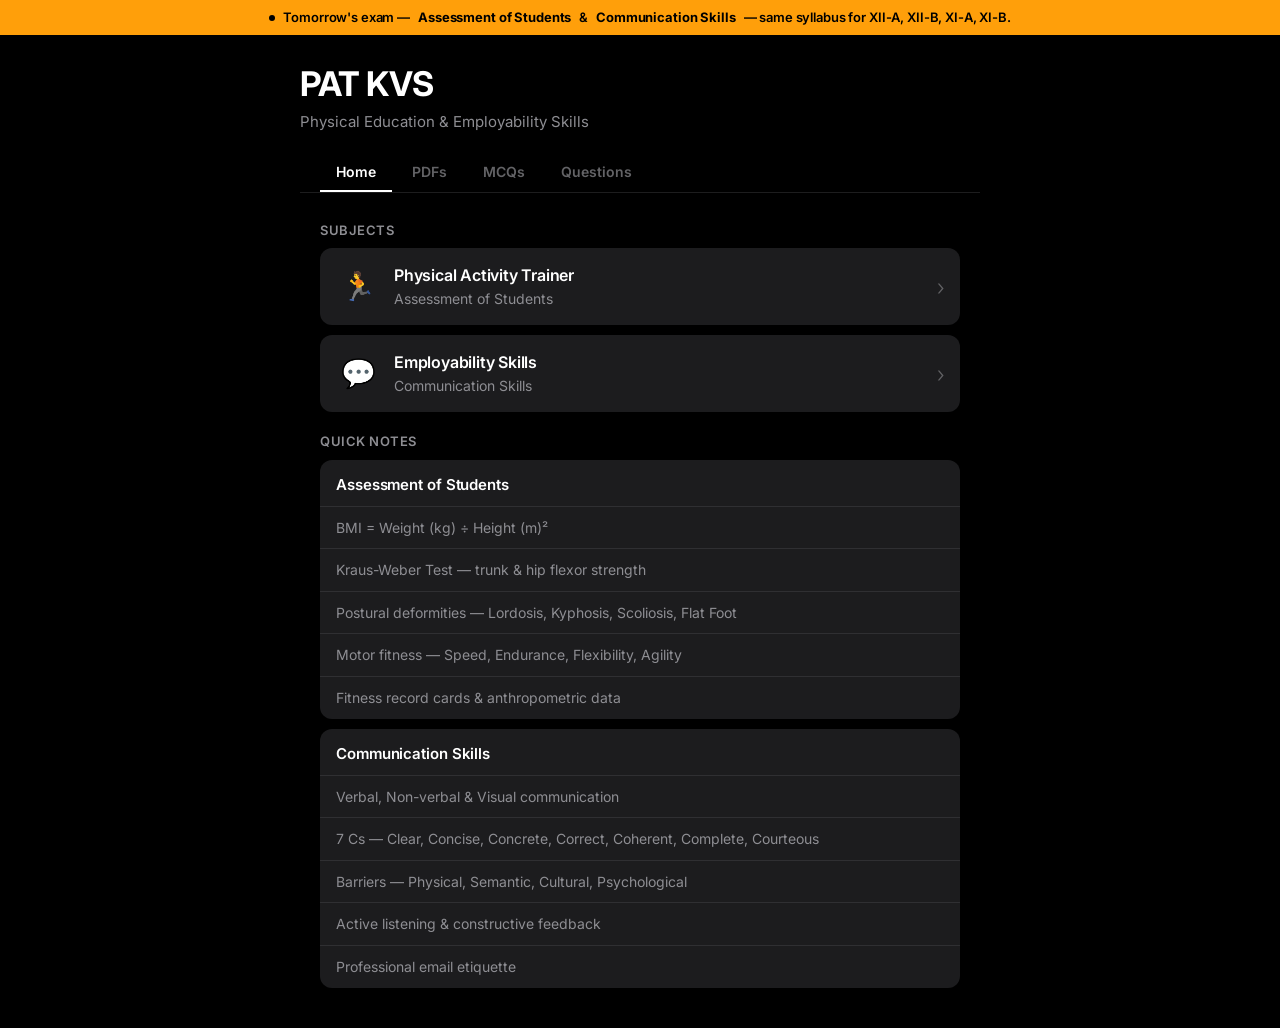
==== commit b0283f9c: "Add 100 MCQs, 2/3/4 mark questions with answers, remove PYQ tab" ====
--- a/index.html
+++ b/index.html
@@ -31,7 +31,7 @@
         <button class="tab active" data-page="home">Home</button>
         <button class="tab" data-page="pdfs">PDFs</button>
         <button class="tab" data-page="mcq">MCQs</button>
-        <button class="tab" data-page="pyq">PYQs</button>
+        <button class="tab" data-page="questions">Questions</button>
     </nav>
 
     <!-- Pages -->
@@ -65,7 +65,7 @@
                     <div class="list-header">Assessment of Students</div>
                     <div class="list-item">BMI = Weight (kg) ÷ Height (m)²</div>
                     <div class="list-item">Kraus-Weber Test — trunk & hip flexor strength</div>
-                    <div class="list-item">Postural deformities — Lordosis, Kyphosis, Flat Foot</div>
+                    <div class="list-item">Postural deformities — Lordosis, Kyphosis, Scoliosis, Flat Foot</div>
                     <div class="list-item">Motor fitness — Speed, Endurance, Flexibility, Agility</div>
                     <div class="list-item">Fitness record cards & anthropometric data</div>
                 </div>
@@ -120,17 +120,17 @@
 
         <!-- MCQ PAGE -->
         <section class="page" id="page-mcq">
-            <div class="section-label">Practice MCQs</div>
+            <div class="section-label">Practice MCQs · 100 Questions</div>
             <div class="card-group">
                 <div class="quiz-container" id="mcq-container"></div>
             </div>
         </section>
 
-        <!-- PYQ PAGE -->
-        <section class="page" id="page-pyq">
-            <div class="section-label">Previous Year Questions</div>
+        <!-- QUESTIONS PAGE (2M, 3M, 4M) -->
+        <section class="page" id="page-questions">
+            <div class="section-label">Short Answer Questions · 2, 3 & 4 Marks</div>
             <div class="card-group">
-                <div class="quiz-container" id="pyq-container"></div>
+                <div class="sa-container" id="questions-container"></div>
             </div>
         </section>
 
--- a/style.css
+++ b/style.css
@@ -439,6 +439,91 @@
 
 .q-btn-outline:hover { opacity: 0.85; }
 
+/* Short Answer Questions */
+.sa-container {
+    display: flex;
+    flex-direction: column;
+    gap: 1px;
+    background: var(--separator);
+    border-radius: var(--radius);
+    overflow: hidden;
+}
+
+.sa-item {
+    background: var(--bg-elevated);
+}
+
+.sa-header {
+    display: flex;
+    justify-content: space-between;
+    align-items: center;
+    padding: 14px 16px;
+    cursor: pointer;
+    transition: background 0.15s;
+    gap: 12px;
+}
+
+.sa-header:hover { background: var(--bg-secondary); }
+
+.sa-info {
+    display: flex;
+    align-items: flex-start;
+    gap: 10px;
+    flex: 1;
+    min-width: 0;
+}
+
+.sa-badge {
+    background: var(--bg-tertiary);
+    color: var(--accent);
+    font-size: 11px;
+    font-weight: 700;
+    padding: 3px 8px;
+    border-radius: 6px;
+    flex-shrink: 0;
+    margin-top: 1px;
+}
+
+.sa-q {
+    font-size: 15px;
+    font-weight: 500;
+    line-height: 1.4;
+}
+
+.sa-toggle {
+    font-size: 20px;
+    color: var(--text-tertiary);
+    font-weight: 300;
+    flex-shrink: 0;
+    transition: transform 0.2s;
+}
+
+.sa-item.open .sa-toggle {
+    transform: rotate(45deg);
+}
+
+.sa-answer {
+    max-height: 0;
+    overflow: hidden;
+    transition: max-height 0.3s ease;
+}
+
+.sa-item.open .sa-answer {
+    max-height: 800px;
+}
+
+.sa-answer-inner {
+    padding: 0 16px 16px;
+    font-size: 14px;
+    color: var(--text-secondary);
+    line-height: 1.6;
+    border-top: 1px solid var(--separator);
+    padding-top: 14px;
+    margin: 0 16px;
+    padding-left: 0;
+    padding-right: 0;
+}
+
 /* Responsive */
 @media (max-width: 500px) {
     .header-title { font-size: 28px; }
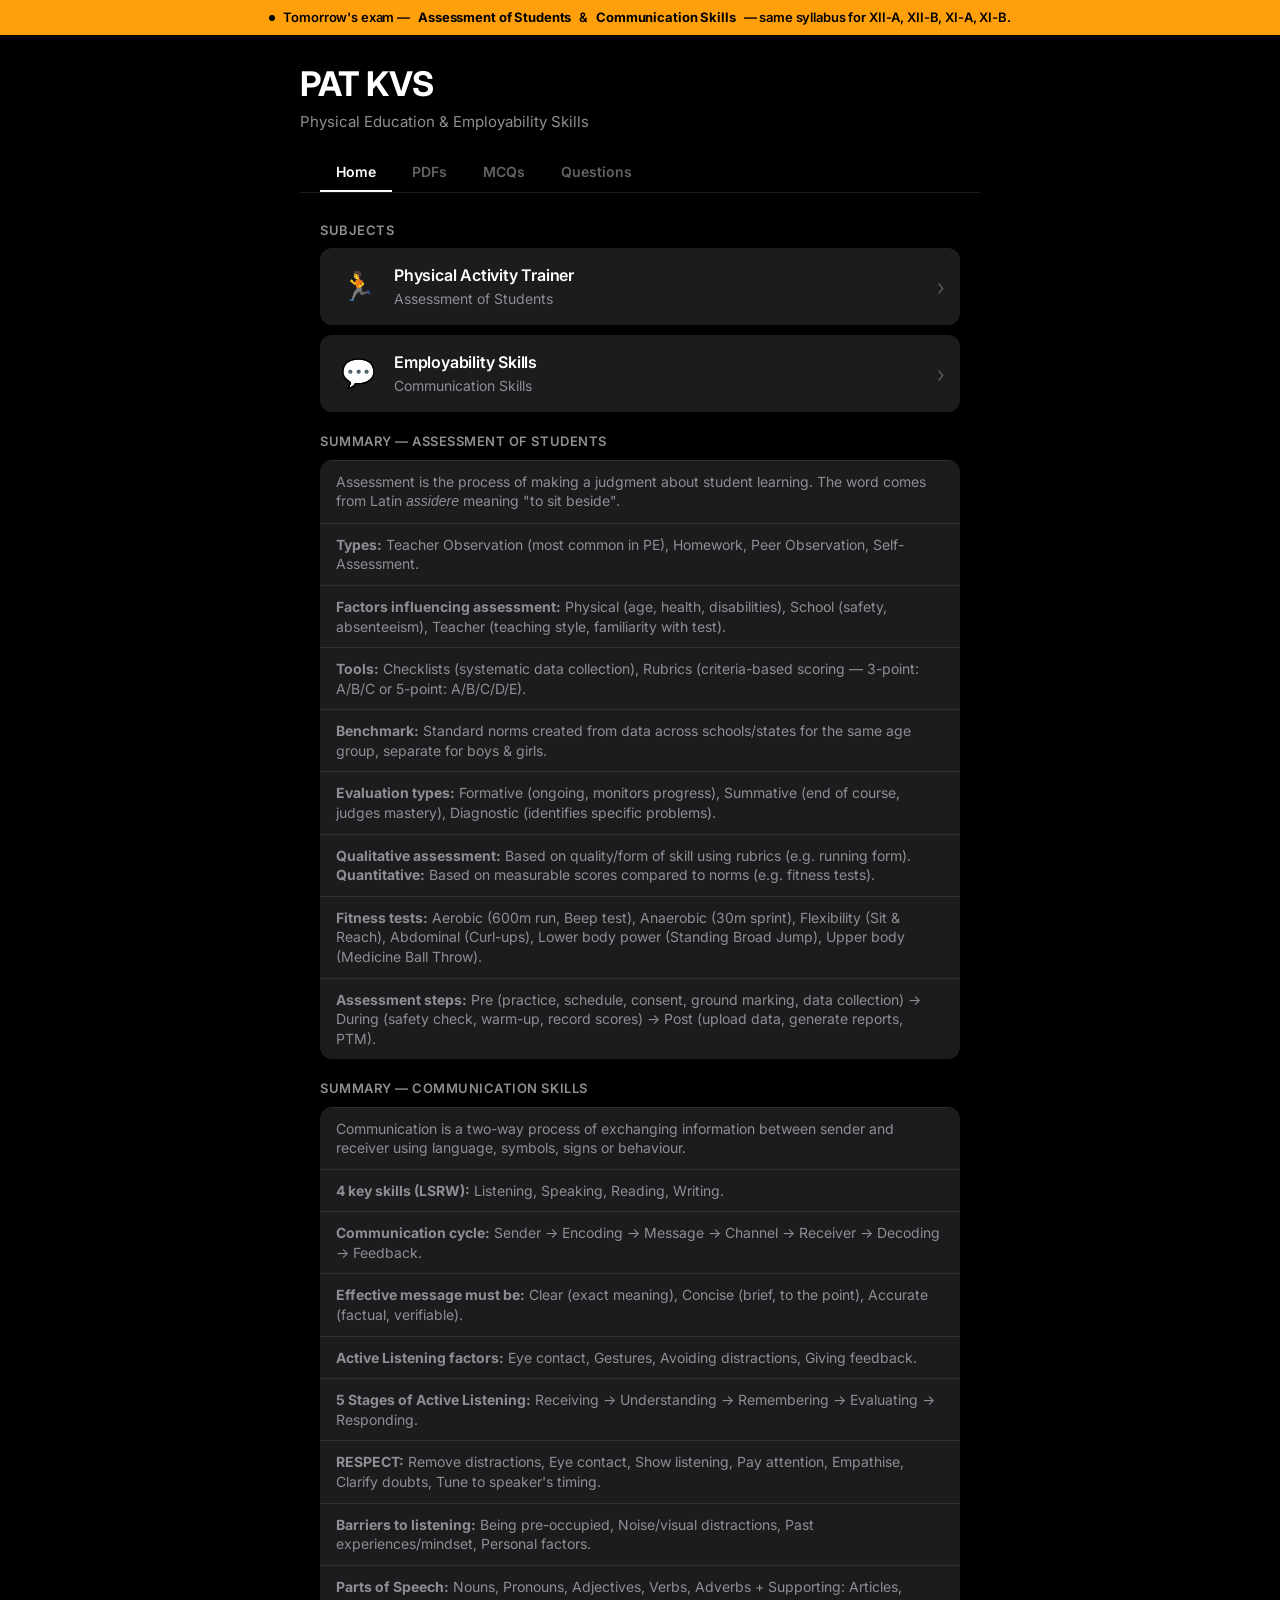
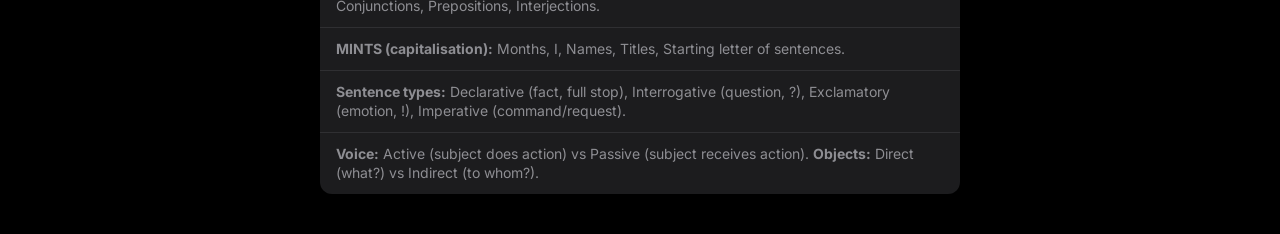
==== commit a45b7920: "Rewrite: textbook-accurate 100 MCQs, summaries from source text, download-only PDFs, 2/3/4M question" ====
--- a/index.html
+++ b/index.html
@@ -59,23 +59,36 @@
                 </div>
             </div>
 
-            <div class="section-label">Quick Notes</div>
+            <div class="section-label">Summary — Assessment of Students</div>
             <div class="card-group">
                 <div class="list-card">
-                    <div class="list-header">Assessment of Students</div>
-                    <div class="list-item">BMI = Weight (kg) ÷ Height (m)²</div>
-                    <div class="list-item">Kraus-Weber Test — trunk & hip flexor strength</div>
-                    <div class="list-item">Postural deformities — Lordosis, Kyphosis, Scoliosis, Flat Foot</div>
-                    <div class="list-item">Motor fitness — Speed, Endurance, Flexibility, Agility</div>
-                    <div class="list-item">Fitness record cards & anthropometric data</div>
+                    <div class="list-item">Assessment is the process of making a judgment about student learning. The word comes from Latin <em>assidere</em> meaning "to sit beside".</div>
+                    <div class="list-item"><strong>Types:</strong> Teacher Observation (most common in PE), Homework, Peer Observation, Self-Assessment.</div>
+                    <div class="list-item"><strong>Factors influencing assessment:</strong> Physical (age, health, disabilities), School (safety, absenteeism), Teacher (teaching style, familiarity with test).</div>
+                    <div class="list-item"><strong>Tools:</strong> Checklists (systematic data collection), Rubrics (criteria-based scoring — 3-point: A/B/C or 5-point: A/B/C/D/E).</div>
+                    <div class="list-item"><strong>Benchmark:</strong> Standard norms created from data across schools/states for the same age group, separate for boys &amp; girls.</div>
+                    <div class="list-item"><strong>Evaluation types:</strong> Formative (ongoing, monitors progress), Summative (end of course, judges mastery), Diagnostic (identifies specific problems).</div>
+                    <div class="list-item"><strong>Qualitative assessment:</strong> Based on quality/form of skill using rubrics (e.g. running form). <strong>Quantitative:</strong> Based on measurable scores compared to norms (e.g. fitness tests).</div>
+                    <div class="list-item"><strong>Fitness tests:</strong> Aerobic (600m run, Beep test), Anaerobic (30m sprint), Flexibility (Sit &amp; Reach), Abdominal (Curl-ups), Lower body power (Standing Broad Jump), Upper body (Medicine Ball Throw).</div>
+                    <div class="list-item"><strong>Assessment steps:</strong> Pre (practice, schedule, consent, ground marking, data collection) → During (safety check, warm-up, record scores) → Post (upload data, generate reports, PTM).</div>
                 </div>
+            </div>
+
+            <div class="section-label">Summary — Communication Skills</div>
+            <div class="card-group">
                 <div class="list-card">
-                    <div class="list-header">Communication Skills</div>
-                    <div class="list-item">Verbal, Non-verbal & Visual communication</div>
-                    <div class="list-item">7 Cs — Clear, Concise, Concrete, Correct, Coherent, Complete, Courteous</div>
-                    <div class="list-item">Barriers — Physical, Semantic, Cultural, Psychological</div>
-                    <div class="list-item">Active listening & constructive feedback</div>
-                    <div class="list-item">Professional email etiquette</div>
+                    <div class="list-item">Communication is a two-way process of exchanging information between sender and receiver using language, symbols, signs or behaviour.</div>
+                    <div class="list-item"><strong>4 key skills (LSRW):</strong> Listening, Speaking, Reading, Writing.</div>
+                    <div class="list-item"><strong>Communication cycle:</strong> Sender → Encoding → Message → Channel → Receiver → Decoding → Feedback.</div>
+                    <div class="list-item"><strong>Effective message must be:</strong> Clear (exact meaning), Concise (brief, to the point), Accurate (factual, verifiable).</div>
+                    <div class="list-item"><strong>Active Listening factors:</strong> Eye contact, Gestures, Avoiding distractions, Giving feedback.</div>
+                    <div class="list-item"><strong>5 Stages of Active Listening:</strong> Receiving → Understanding → Remembering → Evaluating → Responding.</div>
+                    <div class="list-item"><strong>RESPECT:</strong> Remove distractions, Eye contact, Show listening, Pay attention, Empathise, Clarify doubts, Tune to speaker's timing.</div>
+                    <div class="list-item"><strong>Barriers to listening:</strong> Being pre-occupied, Noise/visual distractions, Past experiences/mindset, Personal factors.</div>
+                    <div class="list-item"><strong>Parts of Speech:</strong> Nouns, Pronouns, Adjectives, Verbs, Adverbs + Supporting: Articles, Conjunctions, Prepositions, Interjections.</div>
+                    <div class="list-item"><strong>MINTS (capitalisation):</strong> Months, I, Names, Titles, Starting letter of sentences.</div>
+                    <div class="list-item"><strong>Sentence types:</strong> Declarative (fact, full stop), Interrogative (question, ?), Exclamatory (emotion, !), Imperative (command/request).</div>
+                    <div class="list-item"><strong>Voice:</strong> Active (subject does action) vs Passive (subject receives action). <strong>Objects:</strong> Direct (what?) vs Indirect (to whom?).</div>
                 </div>
             </div>
         </section>
@@ -84,36 +97,21 @@
         <section class="page" id="page-pdfs">
             <div class="section-label">Textbook PDFs</div>
             <div class="card-group">
-                <div class="pdf-card">
-                    <div class="pdf-header">
-                        <div>
-                            <div class="pdf-name">Physical Activity Trainer</div>
-                            <div class="pdf-meta">Assessment of Students · 13.1 MB</div>
-                        </div>
-                        <div class="pdf-actions">
-                            <a href="pdfs/Physical_Activity_Trainer_XII.pdf" target="_blank" class="btn-sm">Open</a>
-                            <a href="pdfs/Physical_Activity_Trainer_XII.pdf" download class="btn-sm btn-filled">Download</a>
-                        </div>
+                <div class="card" onclick="window.open('pdfs/Physical_Activity_Trainer_XII.pdf')">
+                    <div class="card-icon">📄</div>
+                    <div class="card-body">
+                        <div class="card-title">Physical Activity Trainer</div>
+                        <div class="card-desc">Assessment of Students · 13.1 MB</div>
                     </div>
-                    <div class="pdf-viewer-wrap">
-                        <iframe src="pdfs/Physical_Activity_Trainer_XII.pdf" title="Physical Activity Trainer PDF"></iframe>
+                    <a href="pdfs/Physical_Activity_Trainer_XII.pdf" download class="btn-sm btn-filled" onclick="event.stopPropagation()">Download</a>
+                </div>
+                <div class="card" onclick="window.open('pdfs/Employability_Skills_XII.pdf')">
+                    <div class="card-icon">📄</div>
+                    <div class="card-body">
+                        <div class="card-title">Employability Skills</div>
+                        <div class="card-desc">Communication Skills · 488 KB</div>
                     </div>
-                </div>
-
-                <div class="pdf-card">
-                    <div class="pdf-header">
-                        <div>
-                            <div class="pdf-name">Employability Skills</div>
-                            <div class="pdf-meta">Communication Skills · 488 KB</div>
-                        </div>
-                        <div class="pdf-actions">
-                            <a href="pdfs/Employability_Skills_XII.pdf" target="_blank" class="btn-sm">Open</a>
-                            <a href="pdfs/Employability_Skills_XII.pdf" download class="btn-sm btn-filled">Download</a>
-                        </div>
-                    </div>
-                    <div class="pdf-viewer-wrap">
-                        <iframe src="pdfs/Employability_Skills_XII.pdf" title="Employability Skills PDF"></iframe>
-                    </div>
+                    <a href="pdfs/Employability_Skills_XII.pdf" download class="btn-sm btn-filled" onclick="event.stopPropagation()">Download</a>
                 </div>
             </div>
         </section>
@@ -128,7 +126,7 @@
 
         <!-- QUESTIONS PAGE (2M, 3M, 4M) -->
         <section class="page" id="page-questions">
-            <div class="section-label">Short Answer Questions · 2, 3 & 4 Marks</div>
+            <div class="section-label">Short Answer Questions · 2, 3 &amp; 4 Marks</div>
             <div class="card-group">
                 <div class="sa-container" id="questions-container"></div>
             </div>
